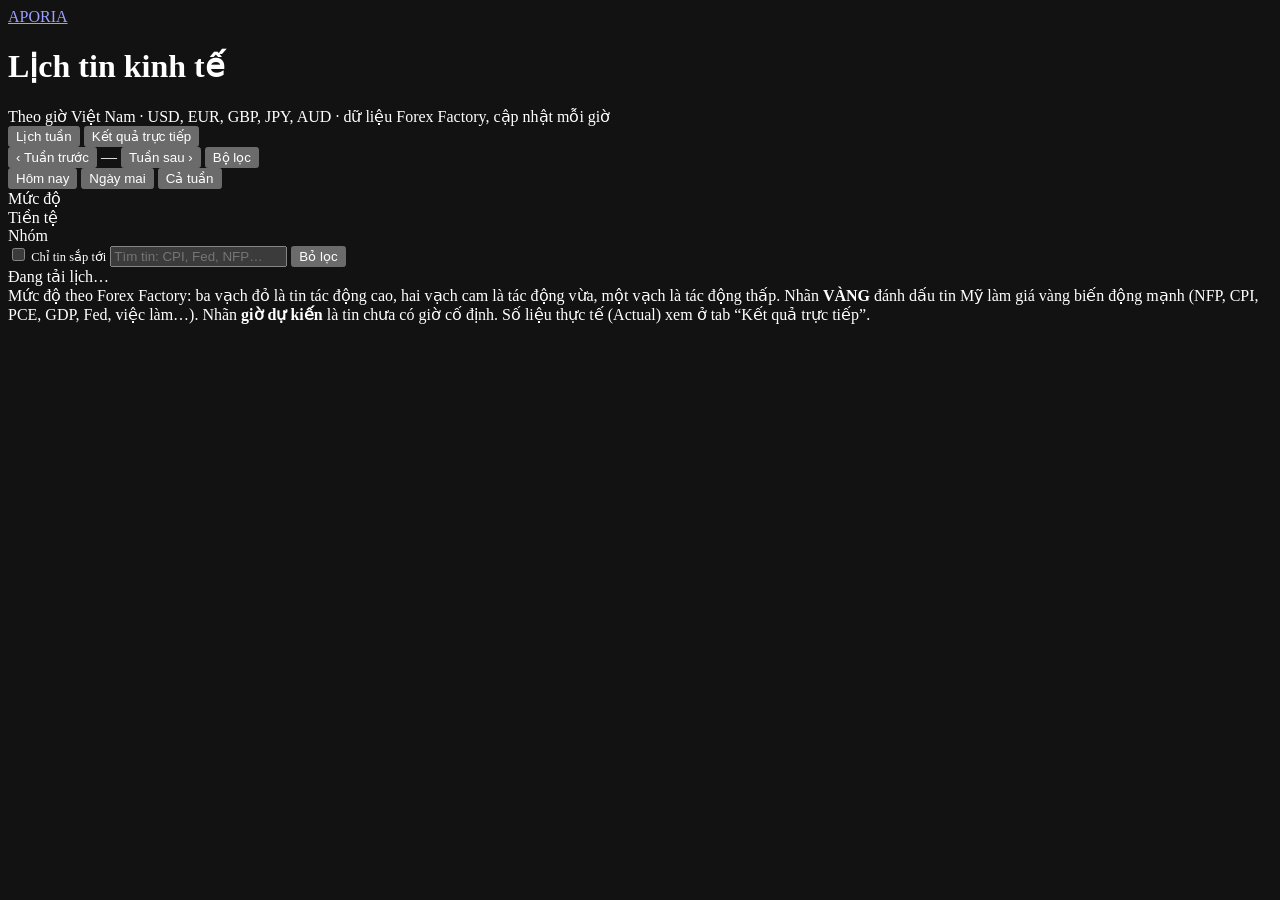
==== index.html @ 3424ebb1 "Thêm các trang Aporia" ====
<!doctype html>
<html lang="vi">
<head>
<meta charset="utf-8">
<meta name="viewport" content="width=device-width, initial-scale=1, viewport-fit=cover">
<title>Lịch tin kinh tế theo giờ Việt Nam · Aporia</title>
<meta name="description" content="Lịch tin kinh tế tuần theo giờ Việt Nam: tin đỏ, tin vàng, dự báo, kỳ trước, giải thích tiếng Việt cho từng tin.">
<meta name="theme-color" content="#090b0e">
<meta name="color-scheme" content="dark">
<meta property="og:title" content="Lịch tin kinh tế theo giờ Việt Nam · Aporia">
<meta property="og:description" content="Lịch tin kinh tế tuần theo giờ Việt Nam: tin đỏ, tin vàng, dự báo, kỳ trước, giải thích tiếng Việt cho từng tin.">
<meta property="og:type" content="website">
<meta name="apple-mobile-web-app-title" content="Aporia">
<meta name="apple-mobile-web-app-capable" content="yes">
<meta name="mobile-web-app-capable" content="yes">
<meta name="apple-mobile-web-app-status-bar-style" content="black-translucent">
<link rel="icon" href="icon.svg" type="image/svg+xml">
<link rel="icon" href="icon-192.png" type="image/png" sizes="192x192">
<link rel="apple-touch-icon" href="icon-180.png">
<link rel="manifest" href="manifest.webmanifest">
<link rel="preconnect" href="https://fonts.googleapis.com">
<link rel="preconnect" href="https://fonts.gstatic.com" crossorigin>
<link rel="stylesheet" href="https://fonts.googleapis.com/css2?family=IBM+Plex+Mono:wght@400;500;600&family=IBM+Plex+Sans:wght@400;500;600&display=swap">
<link rel="stylesheet" href="assets/app.css?v=202610261627">
</head>
<body data-page="lich">
<header class="top" id="top"><div class="tb"><a class="brand" href="./"><span class="wm">APORIA</span></a></div></header>
<div class="ticker" id="ticker"></div>
<main class="wrap">
  <div class="ptitle"><h1>Lịch tin kinh tế</h1><span class="sub">Theo giờ Việt Nam · USD, EUR, GBP, JPY, AUD · dữ liệu Forex Factory, cập nhật mỗi giờ</span></div>
  <section class="panel">
    <div class="tabs" role="tablist" aria-label="Chế độ xem lịch">
      <button type="button" role="tab" id="tabWeek" aria-selected="true" aria-controls="paneWeek">Lịch tuần</button>
      <button type="button" role="tab" id="tabLive" aria-selected="false" aria-controls="paneLive">Kết quả trực tiếp</button>
    </div>
    <div id="paneWeek" role="tabpanel" aria-labelledby="tabWeek">
      <div class="calbar">
        <button type="button" class="btn sm" id="wPrev" aria-label="Tuần trước">‹<span class="t"> Tuần trước</span></button>
        <span class="wk" id="wLab">—</span>
        <button type="button" class="btn sm" id="wNext" aria-label="Tuần sau"><span class="t">Tuần sau </span>›</button>
        <button type="button" class="btn sm ftog" id="fToggle" aria-expanded="false" aria-controls="filters">Bộ lọc</button>
        <span class="sp"></span>
        <div id="fScope" role="group" aria-label="Phạm vi ngày" style="display:flex;gap:4px">
          <button type="button" class="chip" data-v="today">Hôm nay</button>
          <button type="button" class="chip" data-v="tomorrow">Ngày mai</button>
          <button type="button" class="chip" data-v="week">Cả tuần</button>
        </div>
      </div>
      <div class="filters" id="filters">
        <div class="grp"><span class="lbl">Mức độ</span><span id="fImp" class="grp"></span></div>
        <div class="grp"><span class="lbl">Tiền tệ</span><span id="fCcy" class="grp"></span></div>
        <div class="grp"><span class="lbl">Nhóm</span><span id="fGrp" class="grp"></span></div>
        <label class="grp" style="font-size:12.5px;color:var(--dim);cursor:pointer"><input type="checkbox" id="fUp"> Chỉ tin sắp tới</label>
        <input type="search" id="fQ" placeholder="Tìm tin: CPI, Fed, NFP…" aria-label="Tìm tin">
        <button type="button" class="btn sm" id="fReset">Bỏ lọc</button>
      </div>
      <div class="srcline" id="srcLine"></div>
      <div class="ct" id="ct"><div class="empty">Đang tải lịch…</div></div>
      <div class="note">Mức độ theo Forex Factory: ba vạch đỏ là tin tác động cao, hai vạch cam là tác động vừa, một vạch là tác động thấp. Nhãn <b>VÀNG</b> đánh dấu tin Mỹ làm giá vàng biến động mạnh (NFP, CPI, PCE, GDP, Fed, việc làm…). Nhãn <b>giờ dự kiến</b> là tin chưa có giờ cố định. Số liệu thực tế (Actual) xem ở tab “Kết quả trực tiếp”.</div>
    </div>
    <div id="paneLive" role="tabpanel" aria-labelledby="tabLive" hidden>
      <div class="note" style="padding-bottom:0">Số liệu thực tế cập nhật ngay khi công bố, theo dữ liệu của TradingView: tin tác động vừa và cao của Mỹ, khối euro, Anh, Nhật, Úc.</div>
      <div class="tvbox" id="tvCal" style="height:min(78vh,720px)"></div>
    </div>
  </section>
</main>
<footer class="foot" id="foot"></footer>
<noscript><div class="wrap"><div class="warnbox">Trang cần bật JavaScript để hiển thị lịch tin, đồng hồ và giá.</div></div></noscript>
<script src="assets/core.js?v=202610261627"></script>
<script src="assets/calendar.js?v=202610261627"></script>
</body>
</html>
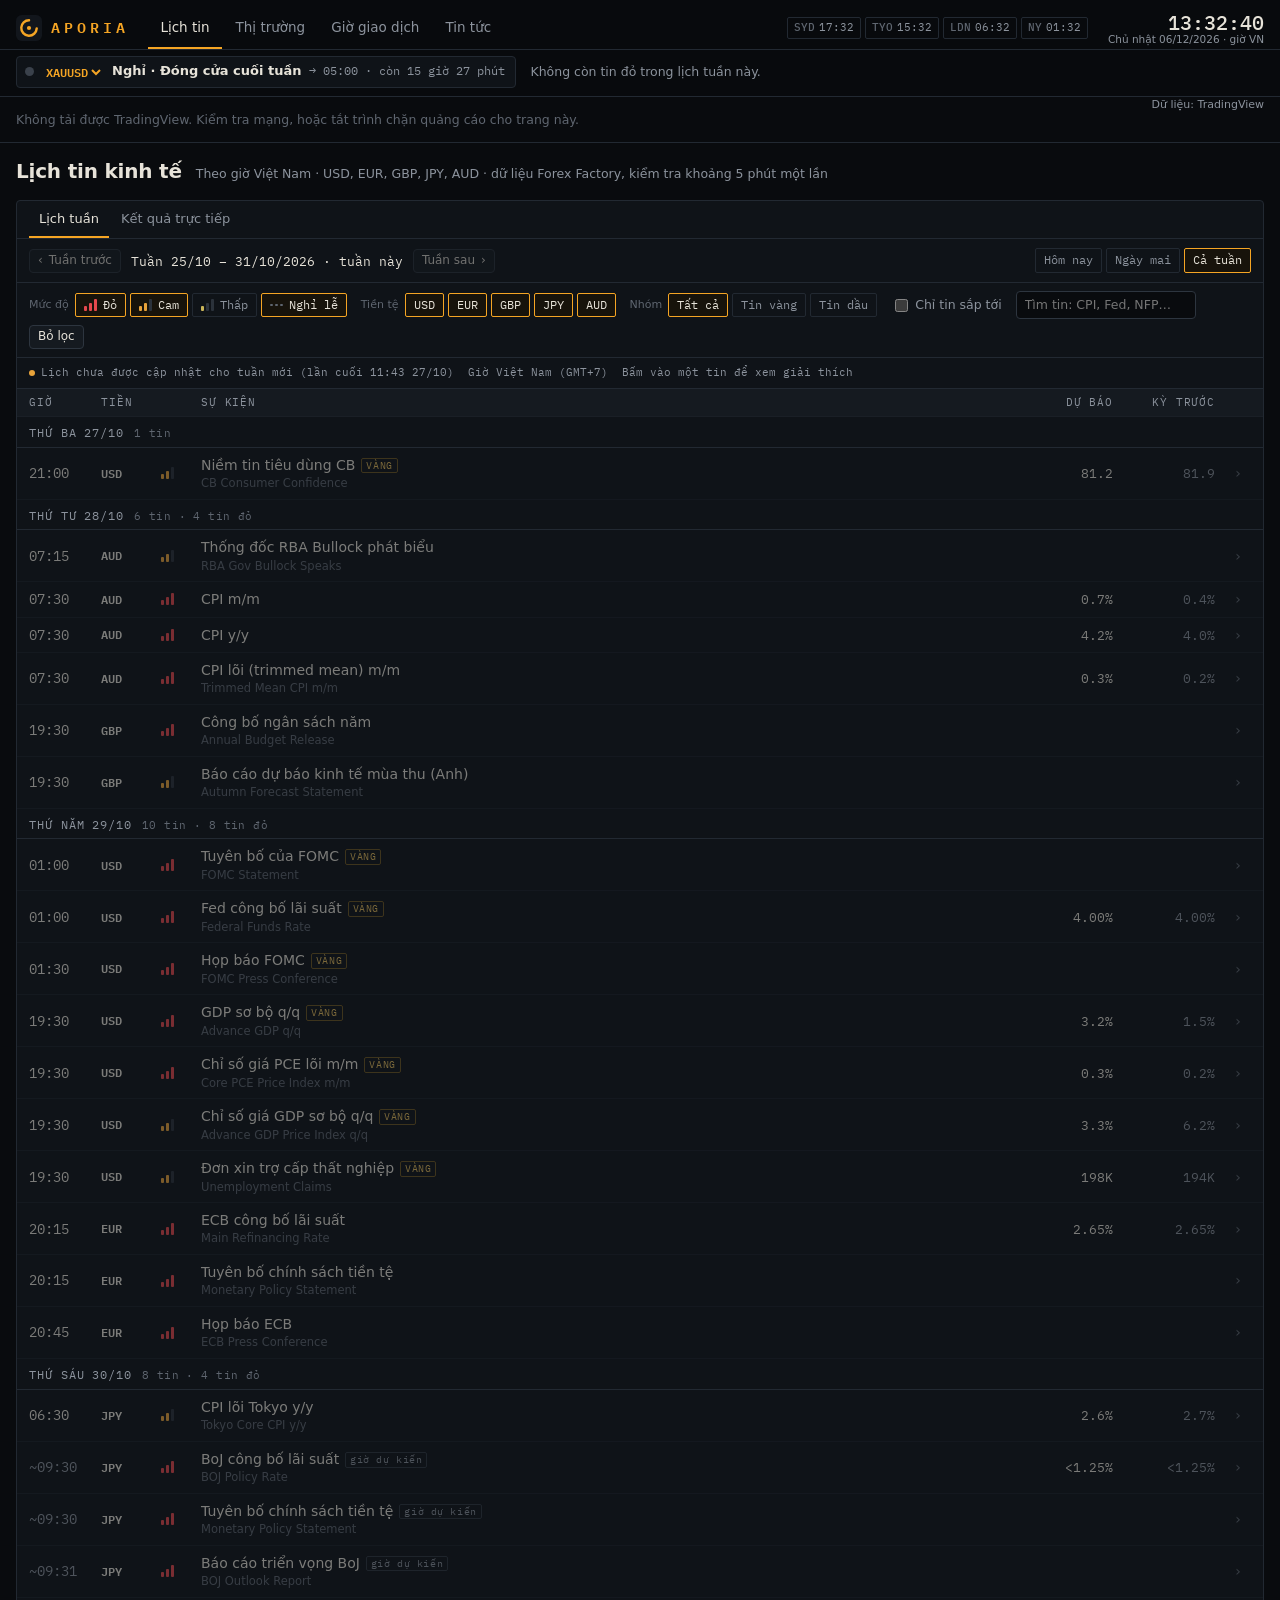
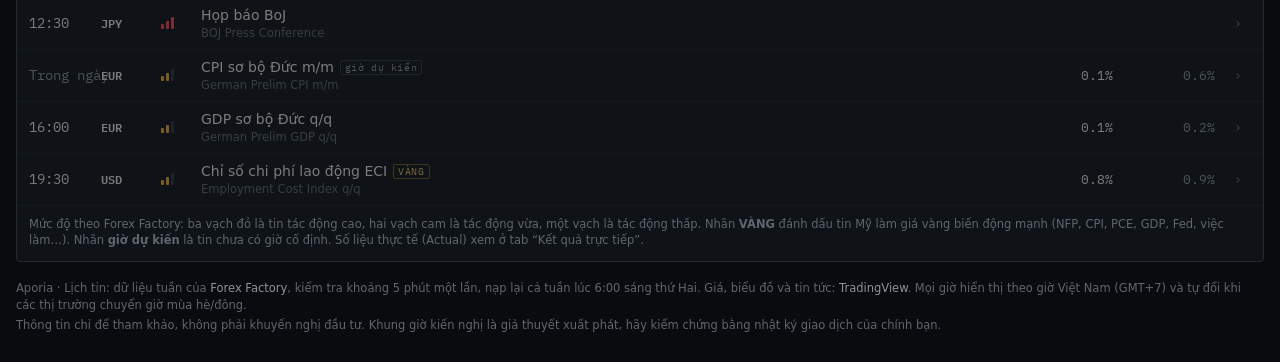
==== commit 33248138: "Trang: chữ về nhịp cập nhật mới, bảng giá cao hơn, ép tải lại CSS/JS" ====
--- a/index.html
+++ b/index.html
@@ -21,13 +21,13 @@
 <link rel="preconnect" href="https://fonts.googleapis.com">
 <link rel="preconnect" href="https://fonts.gstatic.com" crossorigin>
 <link rel="stylesheet" href="https://fonts.googleapis.com/css2?family=IBM+Plex+Mono:wght@400;500;600&family=IBM+Plex+Sans:wght@400;500;600&display=swap">
-<link rel="stylesheet" href="assets/app.css?v=202610261627">
+<link rel="stylesheet" href="assets/app.css?v=202610271900">
 </head>
 <body data-page="lich">
 <header class="top" id="top"><div class="tb"><a class="brand" href="./"><span class="wm">APORIA</span></a></div></header>
 <div class="ticker" id="ticker"></div>
 <main class="wrap">
-  <div class="ptitle"><h1>Lịch tin kinh tế</h1><span class="sub">Theo giờ Việt Nam · USD, EUR, GBP, JPY, AUD · dữ liệu Forex Factory, cập nhật mỗi giờ</span></div>
+  <div class="ptitle"><h1>Lịch tin kinh tế</h1><span class="sub">Theo giờ Việt Nam · USD, EUR, GBP, JPY, AUD · dữ liệu Forex Factory, kiểm tra khoảng 5 phút một lần</span></div>
   <section class="panel">
     <div class="tabs" role="tablist" aria-label="Chế độ xem lịch">
       <button type="button" role="tab" id="tabWeek" aria-selected="true" aria-controls="paneWeek">Lịch tuần</button>
@@ -66,7 +66,7 @@
 </main>
 <footer class="foot" id="foot"></footer>
 <noscript><div class="wrap"><div class="warnbox">Trang cần bật JavaScript để hiển thị lịch tin, đồng hồ và giá.</div></div></noscript>
-<script src="assets/core.js?v=202610261627"></script>
-<script src="assets/calendar.js?v=202610261627"></script>
+<script src="assets/core.js?v=202610271900"></script>
+<script src="assets/calendar.js?v=202610271900"></script>
 </body>
 </html>
--- a/assets/app.css
+++ b/assets/app.css
@@ -0,0 +1,312 @@
+/* Aporia — public site. Dark trading-terminal look shared by every page:
+   header (brand, menu, clocks, status) → live ticker → page content → footer. */
+:root{
+  color-scheme: dark;
+  --ink:#090b0e; --panel:#0f1318; --panel-2:#151a20; --panel-3:#1b2129;
+  --rule:#222932; --rule-2:#2d353f; --grid:#1d232b; --row:#171c22;
+  --text:#e7e3d9; --dim:#8c939d; --faint:#5f6670;
+  --amber:#f5a524; --amber-ink:#1a1206;
+  --up:#3fcf8e; --down:#ff5c63;
+  --go:#2fbf7a; --warn:#e8a33a; --stop:#e5484d; --off:#3a414b;
+  --best:#1f7a4d; --good:#174532; --lim:#30261a; --avoid:#8a262c;
+  --hi:#e5484d; --med:#e8a33a; --low:#c9b458; --hol:#5f6670;
+  --link:#7fb4ff;
+  --mono:"IBM Plex Mono", ui-monospace, SFMono-Regular, Menlo, Consolas, monospace;
+  --sans:"IBM Plex Sans", system-ui, -apple-system, "Segoe UI", Roboto, sans-serif;
+  --r:4px;
+  --gl:max(16px, env(safe-area-inset-left, 0px));
+  --gr:max(16px, env(safe-area-inset-right, 0px));
+  --hdr:0px;
+}
+*{box-sizing:border-box}
+html{background:var(--ink);-webkit-text-size-adjust:100%;scroll-padding-top:calc(var(--hdr) + 12px)}
+body{margin:0;background:var(--ink);color:var(--text);font:14px/1.45 var(--sans);padding-bottom:max(28px, env(safe-area-inset-bottom, 0px))}
+[hidden]{display:none!important}
+a{color:var(--link);text-decoration:none}
+a:hover{text-decoration:underline}
+button,select,input,textarea{font:inherit;color:inherit}
+:focus-visible{outline:2px solid var(--amber);outline-offset:2px}
+.mono{font-family:var(--mono);font-variant-numeric:tabular-nums}
+.sr{position:absolute;width:1px;height:1px;overflow:hidden;clip:rect(0 0 0 0);white-space:nowrap}
+
+/* ---------- header ---------- */
+.top{position:sticky;top:0;z-index:30;background:rgba(9,11,14,.97);-webkit-backdrop-filter:blur(8px);backdrop-filter:blur(8px);border-bottom:1px solid var(--rule);padding-top:env(safe-area-inset-top, 0px)}
+.tb{max-width:1480px;margin:0 auto;padding:8px var(--gr) 0 var(--gl);display:flex;align-items:center;gap:8px 20px;flex-wrap:wrap}
+.brand{display:flex;align-items:center;gap:9px;color:var(--text)}
+.brand:hover{text-decoration:none}
+.brand svg{width:26px;height:26px;flex:none}
+.brand .wm{font-family:var(--mono);font-weight:600;letter-spacing:.26em;font-size:15px;color:var(--amber)}
+.nav{display:flex;gap:2px;align-self:stretch;flex-wrap:nowrap;overflow-x:auto;scrollbar-width:none}
+.nav::-webkit-scrollbar{display:none}
+.nav a{display:flex;align-items:center;padding:10px 12px 9px;color:var(--dim);font-size:13.5px;font-weight:500;border-bottom:2px solid transparent;white-space:nowrap}
+.nav a:hover{color:var(--text);text-decoration:none}
+.nav a[aria-current="page"]{color:var(--text);border-bottom-color:var(--amber)}
+.spacer{flex:1}
+.clocks{display:flex;gap:4px;align-items:center;flex-wrap:wrap}
+.wc{font-family:var(--mono);font-size:11px;color:var(--dim);padding:2px 6px;border:1px solid var(--rule);border-radius:2px;white-space:nowrap;font-variant-numeric:tabular-nums}
+.wc b{font-weight:500;color:var(--faint);margin-right:4px}
+.wc.on{color:var(--text);border-color:#6b4d14}
+.wc.on b{color:var(--amber)}
+.clock{display:grid;line-height:1.1;text-align:right}
+.clock .t{font-family:var(--mono);font-size:20px;font-weight:500;font-variant-numeric:tabular-nums}
+.clock .d{font-size:10.5px;color:var(--dim)}
+.sb2{max-width:1480px;margin:0 auto;padding:6px var(--gr) 8px var(--gl);display:flex;align-items:center;gap:6px 14px;flex-wrap:wrap;border-top:1px solid var(--rule)}
+.status{display:flex;align-items:center;gap:8px;padding:2px 10px 2px 8px;border:1px solid var(--rule);border-radius:var(--r);background:var(--panel);min-width:0;max-width:100%}
+.dot{width:9px;height:9px;border-radius:50%;flex:none;background:var(--off)}
+.k-go .dot,.dot.k-go{background:var(--go)}
+.k-warn .dot,.dot.k-warn{background:var(--warn)}
+.k-stop .dot,.dot.k-stop{background:var(--stop)}
+.k-off .dot,.dot.k-off{background:var(--off)}
+.sel{background:transparent;border:0;font-family:var(--mono);font-size:12px;font-weight:600;color:var(--amber);padding:2px 0;cursor:pointer}
+.sel option{background:var(--panel);color:var(--text)}
+.status .lab{font-weight:600;font-size:13px;white-space:nowrap;overflow:hidden;text-overflow:ellipsis;min-width:0}
+.status .cd{color:var(--dim);font-family:var(--mono);font-size:11.5px;white-space:nowrap}
+.nxt{font-size:12.5px;color:var(--dim);display:flex;gap:6px;align-items:center;min-width:0}
+.nxt b{color:var(--text);font-weight:500}
+.nxt .ib{flex:none}
+.nxt .ttl{white-space:nowrap;overflow:hidden;text-overflow:ellipsis;min-width:0}
+@media (max-width: 860px){
+  .top{position:static}
+  .clocks{display:none}
+  .clock .t{font-size:17px}
+  .nav{order:5;width:100%;margin:0 calc(-1 * var(--gl)) 0;padding:0 var(--gl)}
+  .status{width:100%;flex-wrap:wrap;row-gap:2px}
+  .status .lab{white-space:normal}
+  .nxt{width:100%}
+}
+
+/* ---------- live ticker ---------- */
+.ticker{position:relative;border-bottom:1px solid var(--rule);min-height:46px;background:var(--ink)}
+.ticker > .tv-ph{padding:14px var(--gr) 0 var(--gl)}
+.ticker > .tv-ph.err{color:var(--faint)}
+.ticker .tradingview-widget-copyright{padding:0 var(--gr) 4px var(--gl);text-align:right}
+
+/* ---------- page ---------- */
+.wrap{max-width:1480px;margin:0 auto;padding:14px var(--gr) 0 var(--gl);display:grid;gap:14px}
+.ptitle{display:flex;align-items:baseline;gap:8px 14px;flex-wrap:wrap}
+.ptitle h1{margin:0;font-size:20px;font-weight:600;letter-spacing:-.01em}
+.ptitle .sub{color:var(--dim);font-size:12.5px}
+.panel{background:var(--panel);border:1px solid var(--rule);border-radius:var(--r);min-width:0}
+.ph{display:flex;align-items:center;gap:8px 12px;flex-wrap:wrap;padding:9px 12px;border-bottom:1px solid var(--rule)}
+.ph h2{margin:0;font-family:var(--mono);font-size:12px;font-weight:600;letter-spacing:.14em;text-transform:uppercase;color:var(--amber)}
+.ph .sub{color:var(--dim);font-size:12px}
+.ph .right{margin-left:auto;display:flex;gap:6px;align-items:center;flex-wrap:wrap}
+.pb{padding:12px}
+.btn{background:var(--panel-2);border:1px solid var(--rule-2);border-radius:var(--r);padding:5px 11px;cursor:pointer;font-size:13px;line-height:1.3;white-space:nowrap;display:inline-flex;align-items:center;gap:6px;color:var(--text)}
+.btn:hover{border-color:var(--amber)}
+.btn[disabled]{opacity:.45;cursor:default;border-color:var(--rule-2)}
+.btn.sm{padding:3px 8px;font-size:12px}
+.btn[aria-pressed="true"],.btn.on{border-color:var(--amber);color:var(--amber)}
+.chip{font-family:var(--mono);font-size:11.5px;padding:3px 8px;border:1px solid var(--rule);border-radius:2px;background:transparent;cursor:pointer;color:var(--dim);display:inline-flex;align-items:center;gap:6px}
+.chip:hover{border-color:var(--rule-2);color:var(--text)}
+.chip[aria-pressed="true"]{border-color:var(--amber);color:var(--text);background:#17130b}
+.chip .sw{width:8px;height:8px;border-radius:2px;display:inline-block}
+.tabs{display:flex;gap:2px;border-bottom:1px solid var(--rule);padding:0 12px;overflow-x:auto;scrollbar-width:none}
+.tabs button{background:none;border:0;border-bottom:2px solid transparent;padding:9px 10px 8px;color:var(--dim);cursor:pointer;font-size:13px;white-space:nowrap}
+.tabs button[aria-selected="true"]{color:var(--text);border-bottom-color:var(--amber)}
+.note{color:var(--faint);font-size:11.5px;padding:10px 12px 12px}
+.empty{padding:22px 12px;color:var(--dim)}
+.warnbox{border:1px solid #6b4d14;background:#1d170c;padding:9px 12px;border-radius:var(--r);font-size:13px}
+.warnbox b{color:var(--amber);font-weight:600}
+
+/* ---------- impact bars (1–3 bars, colour by level) ---------- */
+.ib{display:inline-flex;align-items:flex-end;gap:2px;height:12px;vertical-align:-1px}
+.ib i{display:block;width:3px;border-radius:1px;background:#2b323b}
+.ib i:nth-child(1){height:5px} .ib i:nth-child(2){height:8px} .ib i:nth-child(3){height:12px}
+.ib.high i{background:var(--hi)}
+.ib.medium i:nth-child(-n+2){background:var(--med)}
+.ib.low i:nth-child(1){background:var(--low)}
+.ib.holiday i{background:var(--hol);height:2px!important;align-self:center}
+
+/* ---------- calendar (Forex Factory style weekly table) ---------- */
+.calbar{display:flex;gap:8px 10px;align-items:center;flex-wrap:wrap;padding:9px 12px;border-bottom:1px solid var(--rule)}
+.calbar .wk{font-family:var(--mono);font-size:12.5px;min-width:15ch;text-align:center}
+.calbar .sp{flex:1}
+.ftog{display:none}
+.calbar select{background:var(--ink);border:1px solid var(--rule-2);border-radius:var(--r);padding:3px 6px;font-size:12.5px}
+.filters{display:flex;gap:6px 14px;flex-wrap:wrap;align-items:center;padding:8px 12px;border-bottom:1px solid var(--rule)}
+.filters .grp{display:flex;gap:4px;align-items:center;flex-wrap:wrap}
+.filters .lbl{font-size:11px;color:var(--faint);margin-right:2px}
+.filters input[type=search]{background:var(--ink);border:1px solid var(--rule-2);border-radius:var(--r);padding:4px 8px;font-size:12.5px;width:180px;max-width:100%}
+.srcline{display:flex;gap:6px 14px;flex-wrap:wrap;padding:7px 12px;border-bottom:1px solid var(--rule);font-family:var(--mono);font-size:11px;color:var(--dim)}
+.srcline .st{display:inline-flex;align-items:center;gap:6px}
+.srcline .st i{width:6px;height:6px;border-radius:50%;background:var(--off)}
+.srcline .st i.ok{background:var(--go)} .srcline .st i.warn{background:var(--warn)} .srcline .st i.err{background:var(--stop)}
+.ct{min-width:0}
+.cr{display:grid;grid-template-columns:62px 50px 30px minmax(0,1fr) 92px 92px 26px;gap:10px;align-items:center;padding:7px 12px;border-bottom:1px solid #1a1f26;cursor:pointer}
+.cr:hover{background:var(--row)}
+.ch{position:sticky;top:var(--hdr);z-index:5;background:var(--panel-2);cursor:default;padding:6px 12px;font-family:var(--mono);font-size:10.5px;letter-spacing:.08em;text-transform:uppercase;color:var(--dim)}
+.ch:hover{background:var(--panel-2)}
+.ch .r,.cr .r{text-align:right}
+.cday{padding:8px 12px 5px;font-family:var(--mono);font-size:11.5px;letter-spacing:.08em;text-transform:uppercase;color:var(--dim);border-bottom:1px solid var(--rule);background:var(--panel);display:flex;gap:10px;align-items:baseline}
+.cday.today{color:var(--amber)}
+.cday .cnt{font-size:10.5px;color:var(--faint);letter-spacing:.04em;text-transform:none}
+.cr .tm{font-family:var(--mono);font-variant-numeric:tabular-nums;white-space:nowrap}
+.cr .tm.tent{color:var(--dim)}
+.cr .ccy{font-family:var(--mono);font-size:11.5px;font-weight:600}
+.cr .ev{min-width:0}
+.cr .ev b{font-weight:500}
+.cr .ev .og{display:block;color:var(--faint);font-size:11.5px;white-space:nowrap;overflow:hidden;text-overflow:ellipsis}
+.cr .num{font-family:var(--mono);font-size:12.5px;text-align:right;color:var(--text);font-variant-numeric:tabular-nums;white-space:nowrap}
+.cr .num.pv{color:var(--dim)}
+.cr .num .k{display:none}
+.cr .chev{color:var(--faint);text-align:center;transition:transform .15s}
+.cr[aria-expanded="true"] .chev{transform:rotate(90deg);color:var(--amber)}
+.cr .left{display:block;font-family:var(--mono);font-size:10.5px;color:var(--faint);white-space:nowrap}
+.cr .left .sh{display:none}
+.cr.past{opacity:.5}
+.cr.past:hover{opacity:.85}
+.cr.zone{background:#2a1215}
+.cr.zone .left{color:var(--stop);font-weight:600}
+.cr.hol{opacity:.7}
+.bdg{display:inline-block;font-family:var(--mono);font-size:9.5px;letter-spacing:.06em;padding:0 4px;border-radius:2px;margin-left:6px;vertical-align:1px;border:1px solid;white-space:nowrap}
+.bdg.au{color:#e6bd5c;border-color:#6b5520}
+.bdg.oil{color:#9fb4c8;border-color:#3a4a5a}
+.bdg.tent{color:var(--dim);border-color:var(--rule-2)}
+.nowline{display:flex;align-items:center;gap:8px;padding:5px 12px;border-bottom:1px solid #6b4d14;background:#1a140a;font-family:var(--mono);font-size:11.5px;color:var(--amber)}
+.nowline::before{content:"";width:8px;height:8px;border-radius:50%;background:var(--amber);box-shadow:0 0 0 3px rgba(245,165,36,.18)}
+.det{padding:12px 14px 14px 74px;border-bottom:1px solid var(--rule);background:#0c1014;display:grid;gap:10px;grid-template-columns:repeat(auto-fit,minmax(240px,1fr))}
+.det h4{margin:0 0 3px;font-family:var(--mono);font-size:10.5px;letter-spacing:.1em;text-transform:uppercase;color:var(--faint);font-weight:500}
+.det p{margin:0;font-size:13px;line-height:1.5}
+.det .eff{color:var(--amber)}
+.det .meta{grid-column:1 / -1;display:flex;gap:6px 16px;flex-wrap:wrap;font-family:var(--mono);font-size:11px;color:var(--dim);border-top:1px solid var(--rule);padding-top:8px}
+@media (max-width: 760px){
+  .calbar .wk{flex:1;min-width:0}
+  .calbar .t{display:none}
+  .calbar .sp{display:none}
+  .ftog{display:inline-flex}
+  .filters{display:none}
+  .filters.open{display:flex}
+  .cr .left .lg{display:none}
+  .cr .left .sh{display:inline}
+  .cr{grid-template-columns:54px 32px 22px minmax(0,1fr) 14px;gap:6px 8px;padding:8px 10px}
+  .ch{display:none}
+  .cr .num{grid-column:4;text-align:left;font-size:11.5px;color:var(--dim)}
+  .cr .num:empty{display:none}
+  .cr .num .k{display:inline;color:var(--faint);margin-right:4px}
+  .cr .chev{grid-column:5;grid-row:1}
+  .det{padding:10px 12px 12px}
+  .filters input[type=search]{width:100%}
+}
+
+/* ---------- trading-hours map ---------- */
+.nowgrid{display:grid;grid-template-columns:minmax(0,1.15fr) minmax(0,1fr);gap:14px;padding:12px;border-bottom:1px solid var(--rule)}
+@media (max-width: 760px){.nowgrid{grid-template-columns:minmax(0,1fr)}}
+.now{display:grid;gap:4px;align-content:start}
+.now .lab{display:flex;align-items:center;gap:8px;font-size:17px;font-weight:600}
+.now .nx{color:var(--dim);font-size:12.5px}
+.tags{display:flex;flex-wrap:wrap;gap:6px;margin-bottom:8px}
+.tag{font-family:var(--mono);font-size:11px;padding:2px 7px;border:1px solid var(--rule);border-radius:2px;color:var(--faint)}
+.tag.on{color:var(--amber);border-color:#8a6418}
+.dst{color:var(--dim);font-size:12px;line-height:1.55}
+.dst b{color:var(--text);font-weight:500}
+.dst .chg{color:var(--warn)}
+.daynav{display:flex;gap:6px;align-items:center;flex-wrap:wrap}
+.daynav .dl{font-family:var(--mono);font-size:12px;min-width:12ch;text-align:center}
+.mapwrap{position:relative}
+.map{--labw:168px;padding:10px 12px 6px;display:grid;gap:5px}
+@media (max-width: 640px){.map{--labw:64px}}
+.mrow{display:grid;grid-template-columns:var(--labw) minmax(0,1fr);gap:10px;align-items:center}
+.mlab{min-width:0;display:grid;line-height:1.2}
+.mlab b{font-family:var(--mono);font-size:12px;font-weight:600;white-space:nowrap;overflow:hidden;text-overflow:ellipsis}
+.mlab small{font-size:10.5px;color:var(--faint);white-space:nowrap;overflow:hidden;text-overflow:ellipsis}
+.mlab small.best{color:#6fdca6}
+@media (max-width: 640px){.mlab small{display:none}.mlab b{font-size:11px}}
+.mgrp{font-family:var(--mono);font-size:10.5px;letter-spacing:.12em;color:var(--dim);text-transform:uppercase;padding-top:8px}
+.mbed{position:relative;height:22px;background-color:var(--panel-2);border-radius:2px;overflow:hidden;
+  background-image:repeating-linear-gradient(to right, transparent 0, transparent calc(12.5% - 1px), var(--grid) calc(12.5% - 1px), var(--grid) 12.5%)}
+.mbed.slim{height:16px}
+.sg{position:absolute;top:0;bottom:0;display:flex;align-items:center;justify-content:center;overflow:hidden;font-size:10.5px;font-family:var(--mono);white-space:nowrap;color:var(--text)}
+.sg.l-best{background:var(--best)}
+.sg.l-good{background:var(--good)}
+.sg.l-warn{background:var(--lim);color:var(--dim)}
+.sg.l-stop{background:var(--avoid)}
+.sg.l-off{background:repeating-linear-gradient(45deg,#16191e 0 4px,#232930 4px 8px);color:var(--faint)}
+.sg.l-ev{background:repeating-linear-gradient(45deg,#d1323b 0 3px,#821d23 3px 6px)}
+.sg.sess{background:#29323d;box-shadow:inset 0 0 0 1px #3a4655;color:var(--dim)}
+.sg.sess.live{background:#4a3710;box-shadow:inset 0 0 0 1px var(--amber);color:var(--text)}
+.sg.ol{background:#2c2a25;color:var(--dim)}
+.sg.ol.main{background:#5a4210;box-shadow:inset 0 0 0 1px #8a6418;color:var(--text)}
+.sg.evm{background:#7a5a17}
+.sg.ov{z-index:1}
+.sgt{position:absolute;top:0;bottom:0;display:flex;align-items:center;justify-content:center;overflow:hidden;font-family:var(--mono);font-size:10.5px;white-space:nowrap;color:var(--text);pointer-events:none;z-index:3;text-shadow:0 0 3px rgba(0,0,0,.9),0 0 1px rgba(0,0,0,.9)}
+.mk{position:absolute;top:0;width:9px;height:100%;transform:translateX(-4px);z-index:2;
+  background:linear-gradient(to right, transparent 3.5px, rgba(220,226,234,.8) 3.5px, rgba(220,226,234,.8) 5.5px, transparent 5.5px) 0 0/100% 7px no-repeat}
+.nl{position:absolute;top:0;bottom:0;width:2px;background:var(--amber);box-shadow:0 0 0 1px var(--ink);transform:translateX(-1px);z-index:4;pointer-events:none}
+.ld{display:inline-block;width:7px;height:7px;border-radius:50%;margin-right:5px;vertical-align:1px;background:#a8792a}
+.ld.best{background:#3fcf8e} .ld.good{background:#2a8a5c} .ld.stop,.ld.ev{background:var(--stop)} .ld.off{background:var(--off)}
+.axis{position:relative;height:22px}
+.axis span{position:absolute;top:6px;transform:translateX(-50%);font-family:var(--mono);font-size:10px;color:var(--faint)}
+.axis span.a0{transform:none} .axis span.a24{transform:translateX(-100%)}
+@media (max-width: 640px){.axis .t3{display:none}}
+.xh{position:absolute;width:1px;background:rgba(231,227,217,.55);pointer-events:none;z-index:6}
+.xr{position:absolute;top:4px;transform:translateX(-50%);background:var(--panel-3);border:1px solid var(--rule-2);border-radius:3px;padding:2px 8px;font-family:var(--mono);font-size:11px;white-space:nowrap;pointer-events:none;z-index:7;box-shadow:0 4px 14px rgba(0,0,0,.45)}
+.xr small{color:var(--dim);font-size:11px}
+.legend{display:flex;flex-wrap:wrap;gap:6px 14px;padding:6px 12px 12px;color:var(--dim);font-size:11.5px}
+.legend i{display:inline-block;width:12px;height:10px;border-radius:2px;margin-right:5px;vertical-align:-1px}
+
+/* ---------- trading-hours advice table ---------- */
+.kn-intro{padding:10px 12px 0;color:var(--dim);font-size:12.5px;max-width:110ch;margin:0}
+.common{margin:10px 12px 4px;border:1px solid #4a2124;background:#170d0f;border-radius:var(--r);padding:10px 12px}
+.common h3{margin:0 0 8px;font-family:var(--mono);font-size:11px;letter-spacing:.1em;text-transform:uppercase;color:#ff8a8f;font-weight:500}
+.common ul{list-style:none;margin:0;padding:0;display:grid;grid-template-columns:repeat(auto-fill,minmax(280px,1fr));gap:8px 18px}
+.common .tm{font-family:var(--mono);font-weight:500;color:#ff8a8f;margin-right:6px;white-space:nowrap}
+.common .tm.off{color:var(--dim)}
+.common .ds{display:block;color:var(--dim);font-size:12px;margin-top:2px}
+.rt-wrap{overflow-x:auto}
+table.rt{width:100%;min-width:1080px;border-collapse:collapse;font-size:13px;table-layout:fixed}
+.rt col.c0{width:96px} .rt col.c1{width:21%} .rt col.c2{width:20%} .rt col.c3{width:19%} .rt col.c4{width:19%}
+.rt th{font-family:var(--mono);font-size:10.5px;letter-spacing:.08em;text-transform:uppercase;color:var(--dim);text-align:left;font-weight:500;padding:10px;border-bottom:1px solid var(--rule);white-space:nowrap}
+.rt td{padding:10px;border-bottom:1px solid #1a1f26;vertical-align:top}
+.rt tr:last-child td{border-bottom:0}
+.rt td.code b{display:block;font-family:var(--mono);font-weight:600;color:var(--amber);white-space:nowrap}
+.rt td.code small{color:var(--faint)}
+.rt ul{list-style:none;margin:0;padding:0;display:grid;gap:8px}
+.rt li{line-height:1.35}
+.rt .tm{font-family:var(--mono);white-space:nowrap;font-weight:500}
+.rt .tm.best{color:#6fdca6} .rt .tm.good{color:#a7d7bb} .rt .tm.stop,.rt .tm.ev{color:#ff8a8f} .rt .tm.off{color:var(--dim)} .rt .tm.tick{color:var(--text)}
+.rt .nm{margin-left:6px}
+.rt .ds{display:block;color:var(--dim);font-size:12px;margin-top:2px}
+.rt .drv{font-size:12.5px}
+.rt .tip{display:block;color:var(--dim);font-size:12px;margin-top:6px}
+.rt .none{color:var(--faint)}
+@media (max-width: 760px){
+  table.rt{min-width:0}
+  .rt thead{display:none}
+  .rt tbody,.rt tr,.rt td{display:block;width:100%}
+  .rt tr{border-bottom:1px solid var(--rule);padding:8px 0}
+  .rt td{border:0;padding:5px 12px}
+  .rt td[data-l]::before{content:attr(data-l);display:block;font-family:var(--mono);font-size:10px;letter-spacing:.08em;text-transform:uppercase;color:var(--faint);margin-bottom:3px}
+}
+
+/* ---------- market & news (TradingView embeds) ---------- */
+.syms{display:flex;gap:4px;flex-wrap:wrap;padding:9px 12px;border-bottom:1px solid var(--rule)}
+.chartbox{height:min(72vh, 640px);min-height:380px}
+.mkgrid{display:grid;gap:14px;grid-template-columns:minmax(0,1.3fr) minmax(0,1fr);align-items:start}
+@media (max-width: 1000px){.mkgrid{grid-template-columns:minmax(0,1fr)}}
+.newsgrid{display:grid;gap:14px;grid-template-columns:repeat(3,minmax(0,1fr));align-items:start}
+@media (max-width: 1100px){.newsgrid{grid-template-columns:minmax(0,1fr)}}
+.tvbox{position:relative;min-height:120px}
+.tv-ph{color:var(--faint);font-size:12.5px;padding:16px 12px}
+.tvbox > .tv-ph,.ticker > .tv-ph{position:absolute;top:0;left:0;right:0;z-index:1;pointer-events:none}
+.tv-ph.err{color:var(--warn)}
+.tradingview-widget-copyright{font-size:11px;padding:4px 12px 8px;color:var(--faint)}
+.tradingview-widget-copyright a{color:var(--dim)}
+/* TradingView pages use the light color-scheme; matching it keeps the isTransparent widgets see-through instead of white. */
+.tradingview-widget-container iframe{color-scheme:light}
+.uplist{list-style:none;margin:0;padding:0}
+.uplist li{display:grid;grid-template-columns:52px 24px 36px minmax(0,1fr);gap:8px;align-items:center;padding:7px 12px;border-bottom:1px solid #1a1f26}
+.uplist li:last-child{border-bottom:0}
+.uplist .tm{font-family:var(--mono)}
+.uplist .ccy{font-family:var(--mono);font-size:11.5px;font-weight:600}
+.uplist .left{display:block;font-family:var(--mono);font-size:10.5px;color:var(--faint)}
+.src{display:grid;grid-template-columns:repeat(auto-fill,minmax(210px,1fr));gap:14px 18px}
+.src h3{margin:0 0 6px;font-family:var(--mono);font-size:11px;letter-spacing:.12em;text-transform:uppercase;color:var(--dim);font-weight:500}
+.src ul{list-style:none;margin:0;padding:0;display:grid;gap:5px}
+.src li{display:flex;justify-content:space-between;gap:8px;align-items:baseline}
+.src li span{color:var(--faint);font-size:11.5px;text-align:right}
+
+/* ---------- footer ---------- */
+.foot{max-width:1480px;margin:0 auto;padding:18px var(--gr) 0 var(--gl);color:var(--faint);font-size:11.5px;display:grid;gap:4px}
+.foot a{color:var(--dim)}
+@media (prefers-reduced-motion: reduce){*{transition:none!important;scroll-behavior:auto!important}}
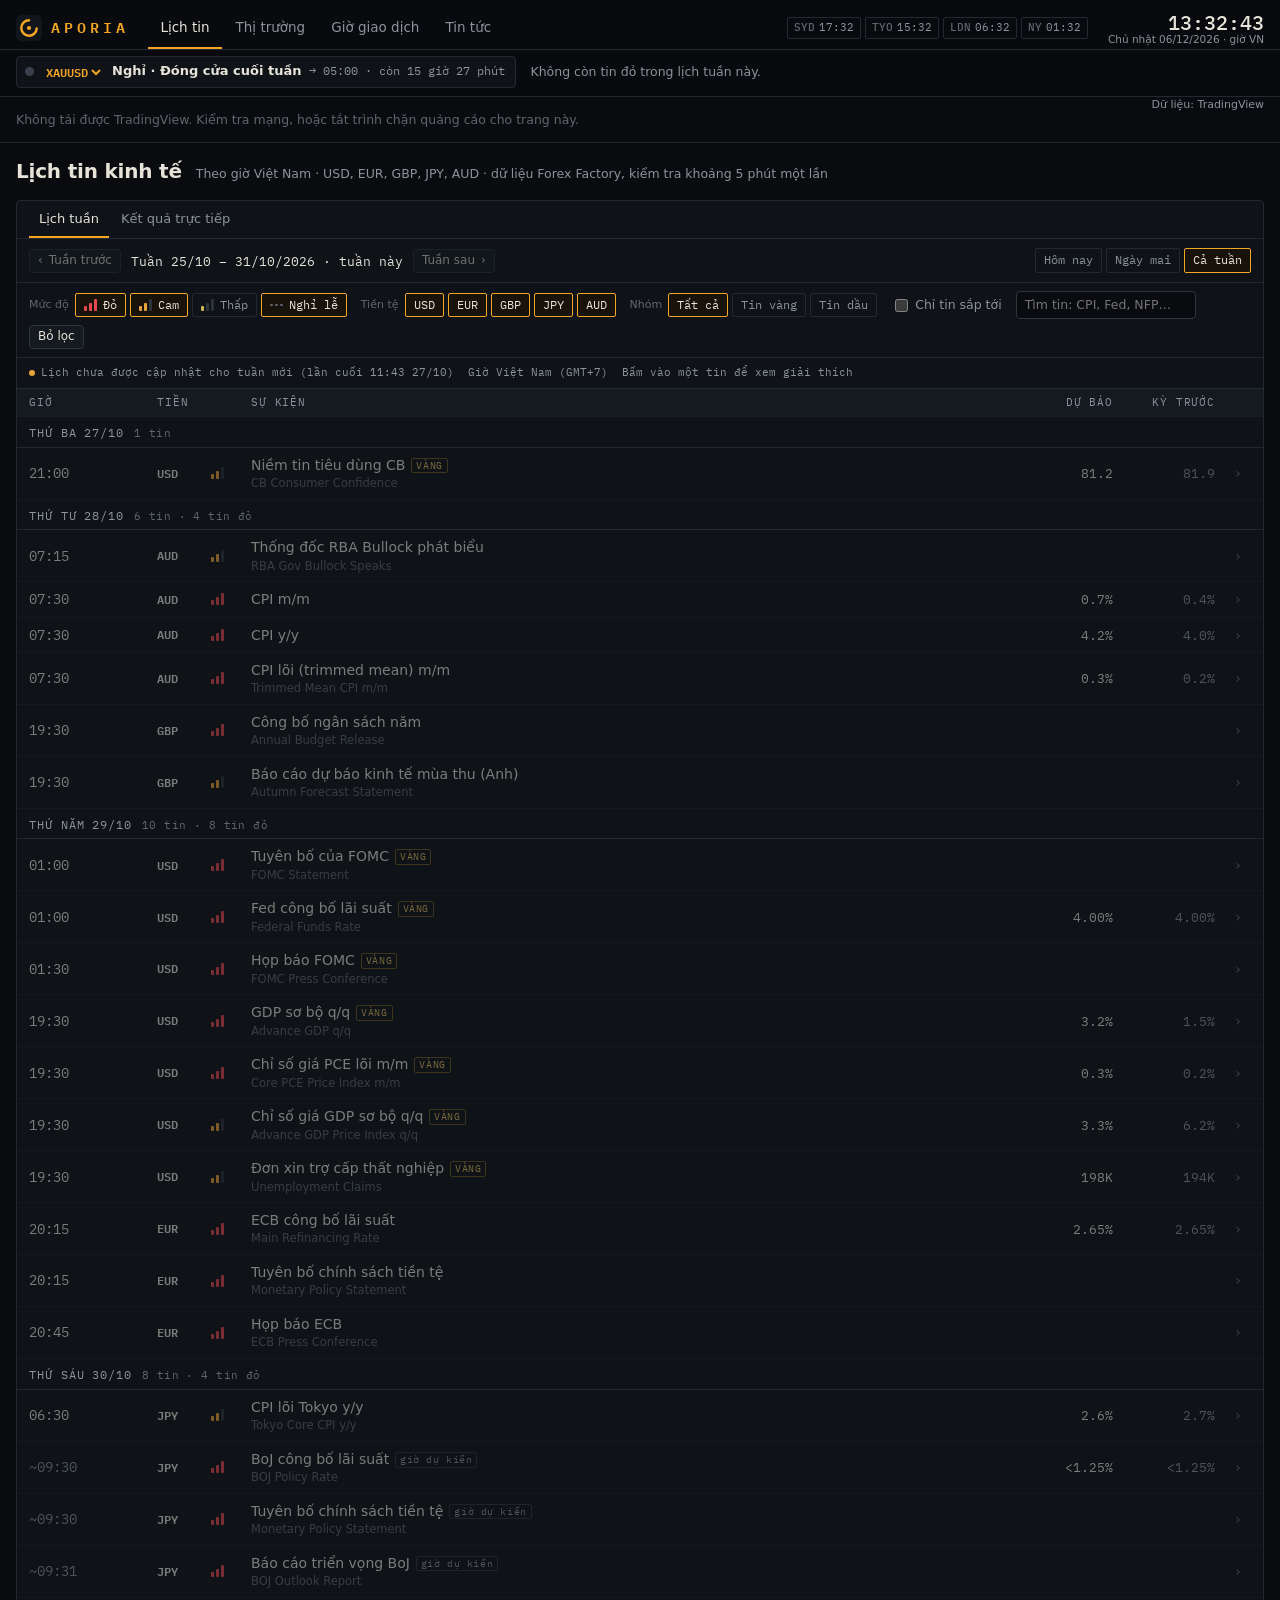
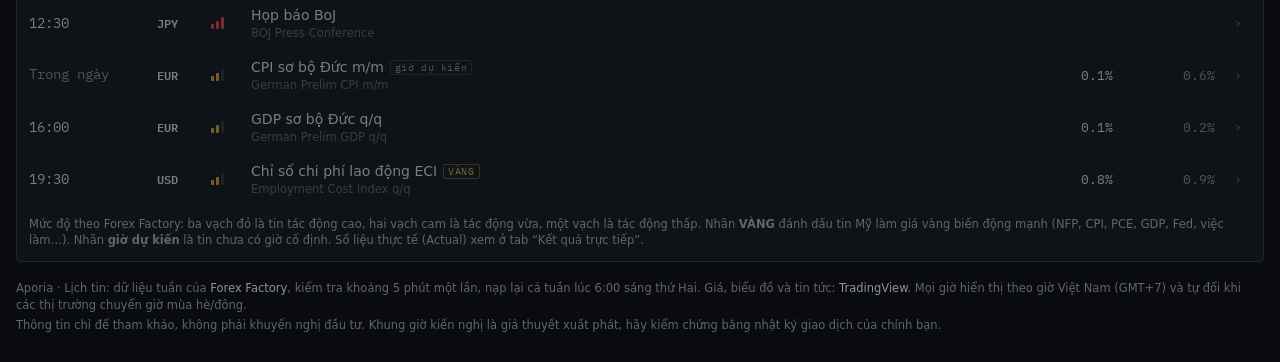
==== commit a4d61564: "Trang lịch tin: đổi ?v để trình duyệt tải CSS/JS mới" ====
--- a/index.html
+++ b/index.html
@@ -21,7 +21,7 @@
 <link rel="preconnect" href="https://fonts.googleapis.com">
 <link rel="preconnect" href="https://fonts.gstatic.com" crossorigin>
 <link rel="stylesheet" href="https://fonts.googleapis.com/css2?family=IBM+Plex+Mono:wght@400;500;600&family=IBM+Plex+Sans:wght@400;500;600&display=swap">
-<link rel="stylesheet" href="assets/app.css?v=202610271900">
+<link rel="stylesheet" href="assets/app.css?v=202610272000">
 </head>
 <body data-page="lich">
 <header class="top" id="top"><div class="tb"><a class="brand" href="./"><span class="wm">APORIA</span></a></div></header>
@@ -66,7 +66,7 @@
 </main>
 <footer class="foot" id="foot"></footer>
 <noscript><div class="wrap"><div class="warnbox">Trang cần bật JavaScript để hiển thị lịch tin, đồng hồ và giá.</div></div></noscript>
-<script src="assets/core.js?v=202610271900"></script>
-<script src="assets/calendar.js?v=202610271900"></script>
+<script src="assets/core.js?v=202610272000"></script>
+<script src="assets/calendar.js?v=202610272000"></script>
 </body>
 </html>
--- a/assets/app.css
+++ b/assets/app.css
@@ -133,7 +133,7 @@
 .srcline .st i{width:6px;height:6px;border-radius:50%;background:var(--off)}
 .srcline .st i.ok{background:var(--go)} .srcline .st i.warn{background:var(--warn)} .srcline .st i.err{background:var(--stop)}
 .ct{min-width:0}
-.cr{display:grid;grid-template-columns:62px 50px 30px minmax(0,1fr) 92px 92px 26px;gap:10px;align-items:center;padding:7px 12px;border-bottom:1px solid #1a1f26;cursor:pointer}
+.cr{display:grid;grid-template-columns:118px 44px 30px minmax(0,1fr) 92px 92px 26px;gap:10px;align-items:center;padding:7px 12px;border-bottom:1px solid #1a1f26;cursor:pointer}
 .cr:hover{background:var(--row)}
 .ch{position:sticky;top:var(--hdr);z-index:5;background:var(--panel-2);cursor:default;padding:6px 12px;font-family:var(--mono);font-size:10.5px;letter-spacing:.08em;text-transform:uppercase;color:var(--dim)}
 .ch:hover{background:var(--panel-2)}
@@ -143,6 +143,7 @@
 .cday .cnt{font-size:10.5px;color:var(--faint);letter-spacing:.04em;text-transform:none}
 .cr .tm{font-family:var(--mono);font-variant-numeric:tabular-nums;white-space:nowrap}
 .cr .tm.tent{color:var(--dim)}
+.cr .tm.ad{white-space:normal;line-height:1.25}
 .cr .ccy{font-family:var(--mono);font-size:11.5px;font-weight:600}
 .cr .ev{min-width:0}
 .cr .ev b{font-weight:500}
@@ -157,7 +158,7 @@
 .cr.past{opacity:.5}
 .cr.past:hover{opacity:.85}
 .cr.zone{background:#2a1215}
-.cr.zone .left{color:var(--stop);font-weight:600}
+.cr.zone .left{color:var(--stop);font-weight:600;white-space:normal}
 .cr.hol{opacity:.7}
 .bdg{display:inline-block;font-family:var(--mono);font-size:9.5px;letter-spacing:.06em;padding:0 4px;border-radius:2px;margin-left:6px;vertical-align:1px;border:1px solid;white-space:nowrap}
 .bdg.au{color:#e6bd5c;border-color:#6b5520}
@@ -165,7 +166,7 @@
 .bdg.tent{color:var(--dim);border-color:var(--rule-2)}
 .nowline{display:flex;align-items:center;gap:8px;padding:5px 12px;border-bottom:1px solid #6b4d14;background:#1a140a;font-family:var(--mono);font-size:11.5px;color:var(--amber)}
 .nowline::before{content:"";width:8px;height:8px;border-radius:50%;background:var(--amber);box-shadow:0 0 0 3px rgba(245,165,36,.18)}
-.det{padding:12px 14px 14px 74px;border-bottom:1px solid var(--rule);background:#0c1014;display:grid;gap:10px;grid-template-columns:repeat(auto-fit,minmax(240px,1fr))}
+.det{padding:12px 14px 14px 130px;border-bottom:1px solid var(--rule);background:#0c1014;display:grid;gap:10px;grid-template-columns:repeat(auto-fit,minmax(240px,1fr))}
 .det h4{margin:0 0 3px;font-family:var(--mono);font-size:10.5px;letter-spacing:.1em;text-transform:uppercase;color:var(--faint);font-weight:500}
 .det p{margin:0;font-size:13px;line-height:1.5}
 .det .eff{color:var(--amber)}
@@ -179,7 +180,7 @@
   .filters.open{display:flex}
   .cr .left .lg{display:none}
   .cr .left .sh{display:inline}
-  .cr{grid-template-columns:54px 32px 22px minmax(0,1fr) 14px;gap:6px 8px;padding:8px 10px}
+  .cr{grid-template-columns:60px 32px 22px minmax(0,1fr) 14px;gap:6px 8px;padding:8px 10px}
   .ch{display:none}
   .cr .num{grid-column:4;text-align:left;font-size:11.5px;color:var(--dim)}
   .cr .num:empty{display:none}
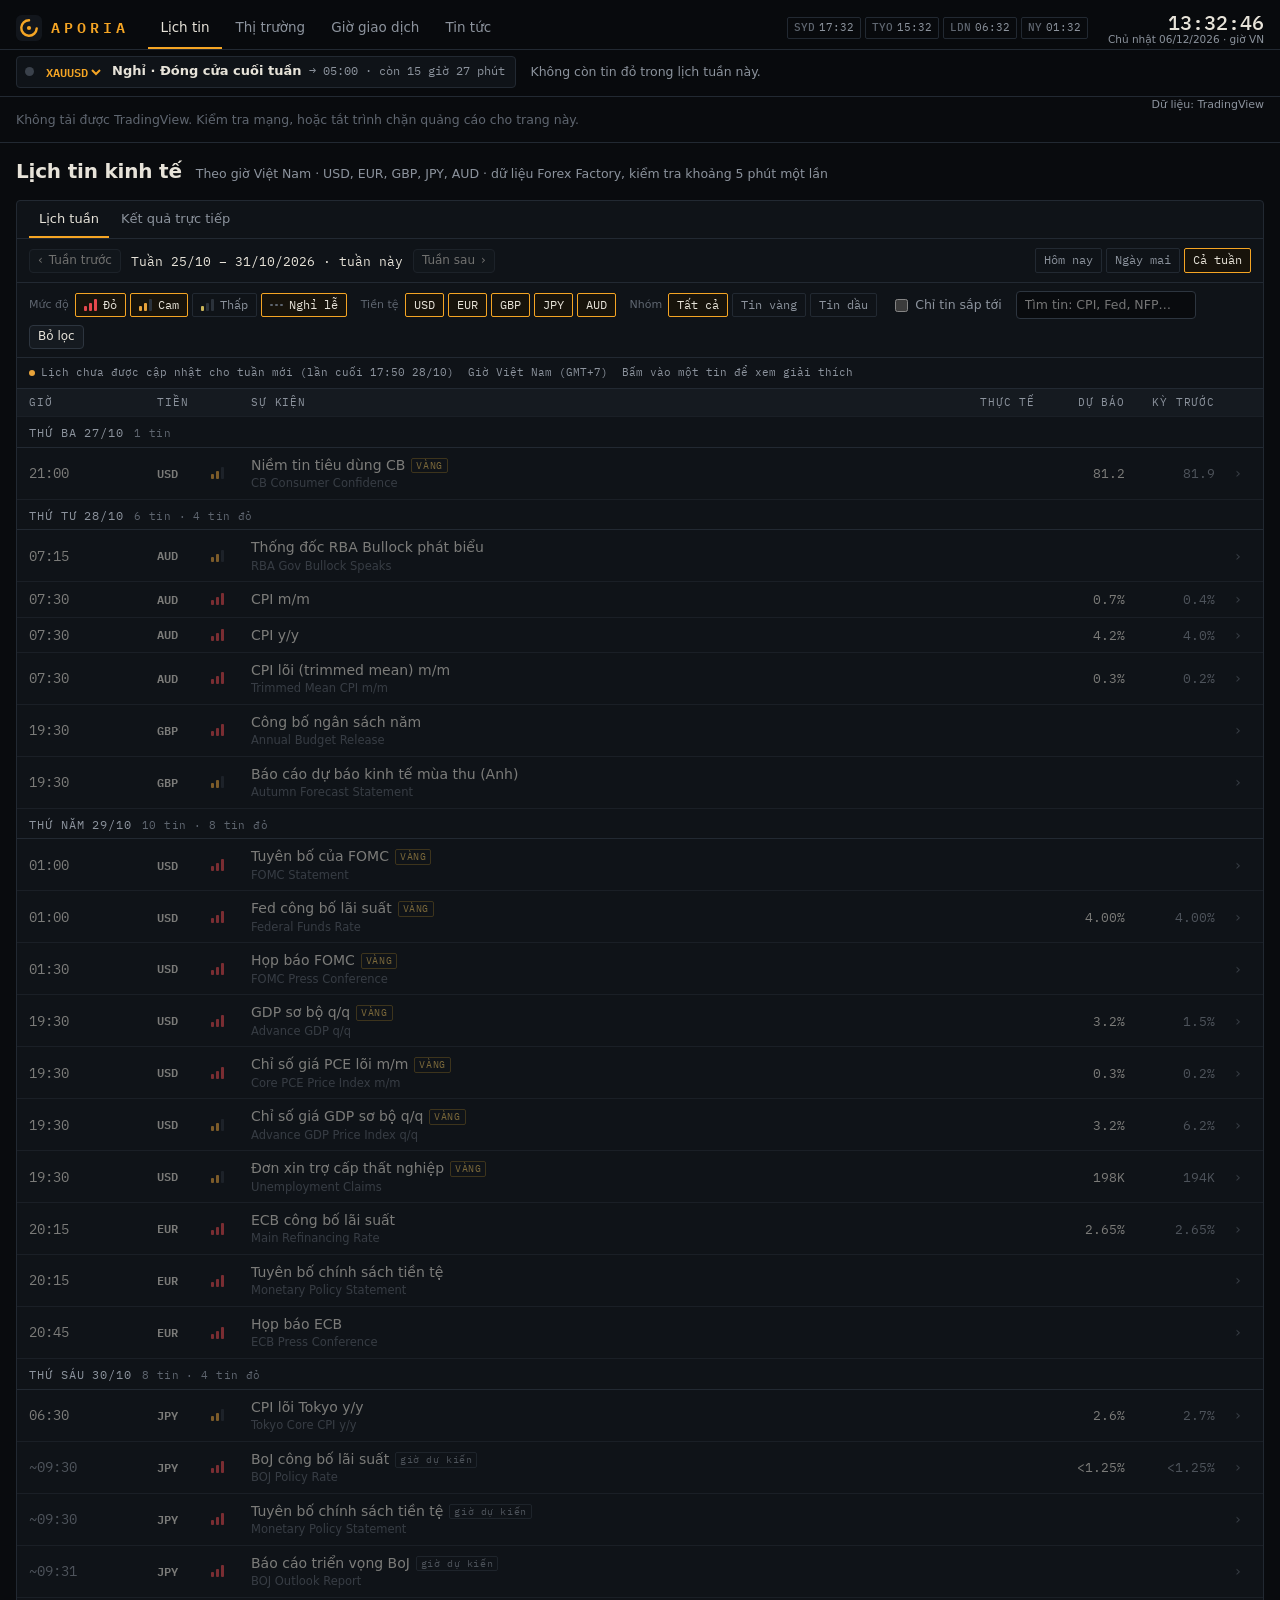
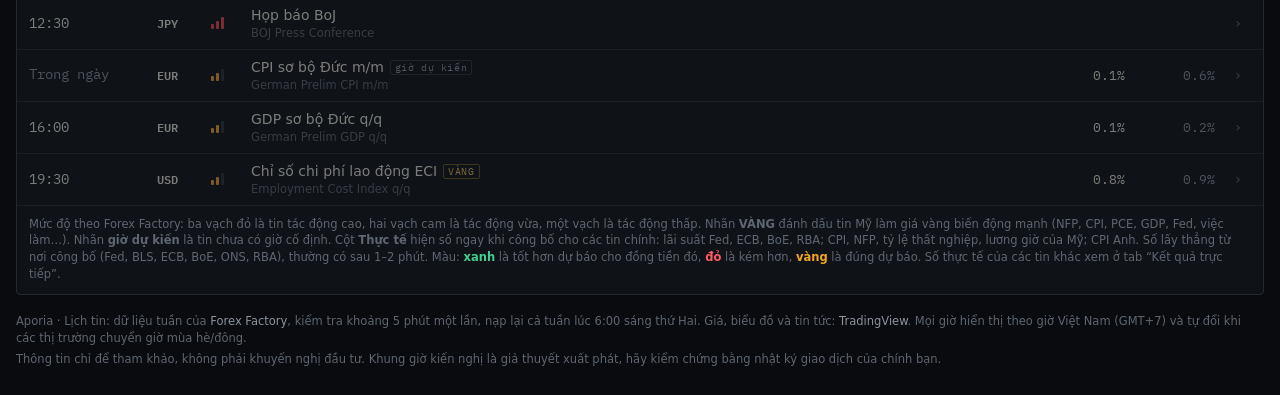
==== commit 914e159e: "Lịch tin: ghi chú cột "Thực tế", đổi ?v để tải CSS/JS mới Ghi chú dưới bảng giải thích cột Thực tế: " ====
--- a/index.html
+++ b/index.html
@@ -21,7 +21,7 @@
 <link rel="preconnect" href="https://fonts.googleapis.com">
 <link rel="preconnect" href="https://fonts.gstatic.com" crossorigin>
 <link rel="stylesheet" href="https://fonts.googleapis.com/css2?family=IBM+Plex+Mono:wght@400;500;600&family=IBM+Plex+Sans:wght@400;500;600&display=swap">
-<link rel="stylesheet" href="assets/app.css?v=202610272000">
+<link rel="stylesheet" href="assets/app.css?v=202610291500">
 </head>
 <body data-page="lich">
 <header class="top" id="top"><div class="tb"><a class="brand" href="./"><span class="wm">APORIA</span></a></div></header>
@@ -56,7 +56,7 @@
       </div>
       <div class="srcline" id="srcLine"></div>
       <div class="ct" id="ct"><div class="empty">Đang tải lịch…</div></div>
-      <div class="note">Mức độ theo Forex Factory: ba vạch đỏ là tin tác động cao, hai vạch cam là tác động vừa, một vạch là tác động thấp. Nhãn <b>VÀNG</b> đánh dấu tin Mỹ làm giá vàng biến động mạnh (NFP, CPI, PCE, GDP, Fed, việc làm…). Nhãn <b>giờ dự kiến</b> là tin chưa có giờ cố định. Số liệu thực tế (Actual) xem ở tab “Kết quả trực tiếp”.</div>
+      <div class="note">Mức độ theo Forex Factory: ba vạch đỏ là tin tác động cao, hai vạch cam là tác động vừa, một vạch là tác động thấp. Nhãn <b>VÀNG</b> đánh dấu tin Mỹ làm giá vàng biến động mạnh (NFP, CPI, PCE, GDP, Fed, việc làm…). Nhãn <b>giờ dự kiến</b> là tin chưa có giờ cố định. Cột <b>Thực tế</b> hiện số ngay khi công bố cho các tin chính: lãi suất Fed, ECB, BoE, RBA; CPI, NFP, tỷ lệ thất nghiệp, lương giờ của Mỹ; CPI Anh. Số lấy thẳng từ nơi công bố (Fed, BLS, ECB, BoE, ONS, RBA), thường có sau 1–2 phút. Màu: <b class="up">xanh</b> là tốt hơn dự báo cho đồng tiền đó, <b class="down">đỏ</b> là kém hơn, <b class="eq">vàng</b> là đúng dự báo. Số thực tế của các tin khác xem ở tab “Kết quả trực tiếp”.</div>
     </div>
     <div id="paneLive" role="tabpanel" aria-labelledby="tabLive" hidden>
       <div class="note" style="padding-bottom:0">Số liệu thực tế cập nhật ngay khi công bố, theo dữ liệu của TradingView: tin tác động vừa và cao của Mỹ, khối euro, Anh, Nhật, Úc.</div>
@@ -66,7 +66,7 @@
 </main>
 <footer class="foot" id="foot"></footer>
 <noscript><div class="wrap"><div class="warnbox">Trang cần bật JavaScript để hiển thị lịch tin, đồng hồ và giá.</div></div></noscript>
-<script src="assets/core.js?v=202610272000"></script>
-<script src="assets/calendar.js?v=202610272000"></script>
+<script src="assets/core.js?v=202610291500"></script>
+<script src="assets/calendar.js?v=202610291500"></script>
 </body>
 </html>
--- a/assets/app.css
+++ b/assets/app.css
@@ -133,7 +133,7 @@
 .srcline .st i{width:6px;height:6px;border-radius:50%;background:var(--off)}
 .srcline .st i.ok{background:var(--go)} .srcline .st i.warn{background:var(--warn)} .srcline .st i.err{background:var(--stop)}
 .ct{min-width:0}
-.cr{display:grid;grid-template-columns:118px 44px 30px minmax(0,1fr) 92px 92px 26px;gap:10px;align-items:center;padding:7px 12px;border-bottom:1px solid #1a1f26;cursor:pointer}
+.cr{display:grid;grid-template-columns:118px 44px 30px minmax(0,1fr) 80px 80px 80px 26px;gap:10px;align-items:center;padding:7px 12px;border-bottom:1px solid #1a1f26;cursor:pointer}
 .cr:hover{background:var(--row)}
 .ch{position:sticky;top:var(--hdr);z-index:5;background:var(--panel-2);cursor:default;padding:6px 12px;font-family:var(--mono);font-size:10.5px;letter-spacing:.08em;text-transform:uppercase;color:var(--dim)}
 .ch:hover{background:var(--panel-2)}
@@ -150,13 +150,19 @@
 .cr .ev .og{display:block;color:var(--faint);font-size:11.5px;white-space:nowrap;overflow:hidden;text-overflow:ellipsis}
 .cr .num{font-family:var(--mono);font-size:12.5px;text-align:right;color:var(--text);font-variant-numeric:tabular-nums;white-space:nowrap}
 .cr .num.pv{color:var(--dim)}
+/* Actual: green = better than the forecast for that currency, red = worse, amber = as forecast */
+.cr .num.act{font-weight:600}
+.cr .num.act.up,.note b.up{color:var(--up)}
+.cr .num.act.down,.note b.down{color:var(--down)}
+.cr .num.act.eq,.note b.eq{color:var(--amber)}
+.cr .num.act .k{font-weight:400}
 .cr .num .k{display:none}
 .cr .chev{color:var(--faint);text-align:center;transition:transform .15s}
 .cr[aria-expanded="true"] .chev{transform:rotate(90deg);color:var(--amber)}
 .cr .left{display:block;font-family:var(--mono);font-size:10.5px;color:var(--faint);white-space:nowrap}
 .cr .left .sh{display:none}
-.cr.past{opacity:.5}
-.cr.past:hover{opacity:.85}
+.cr.past>*:not(.act){opacity:.5}
+.cr.past:hover>*:not(.act){opacity:.85}
 .cr.zone{background:#2a1215}
 .cr.zone .left{color:var(--stop);font-weight:600;white-space:normal}
 .cr.hol{opacity:.7}
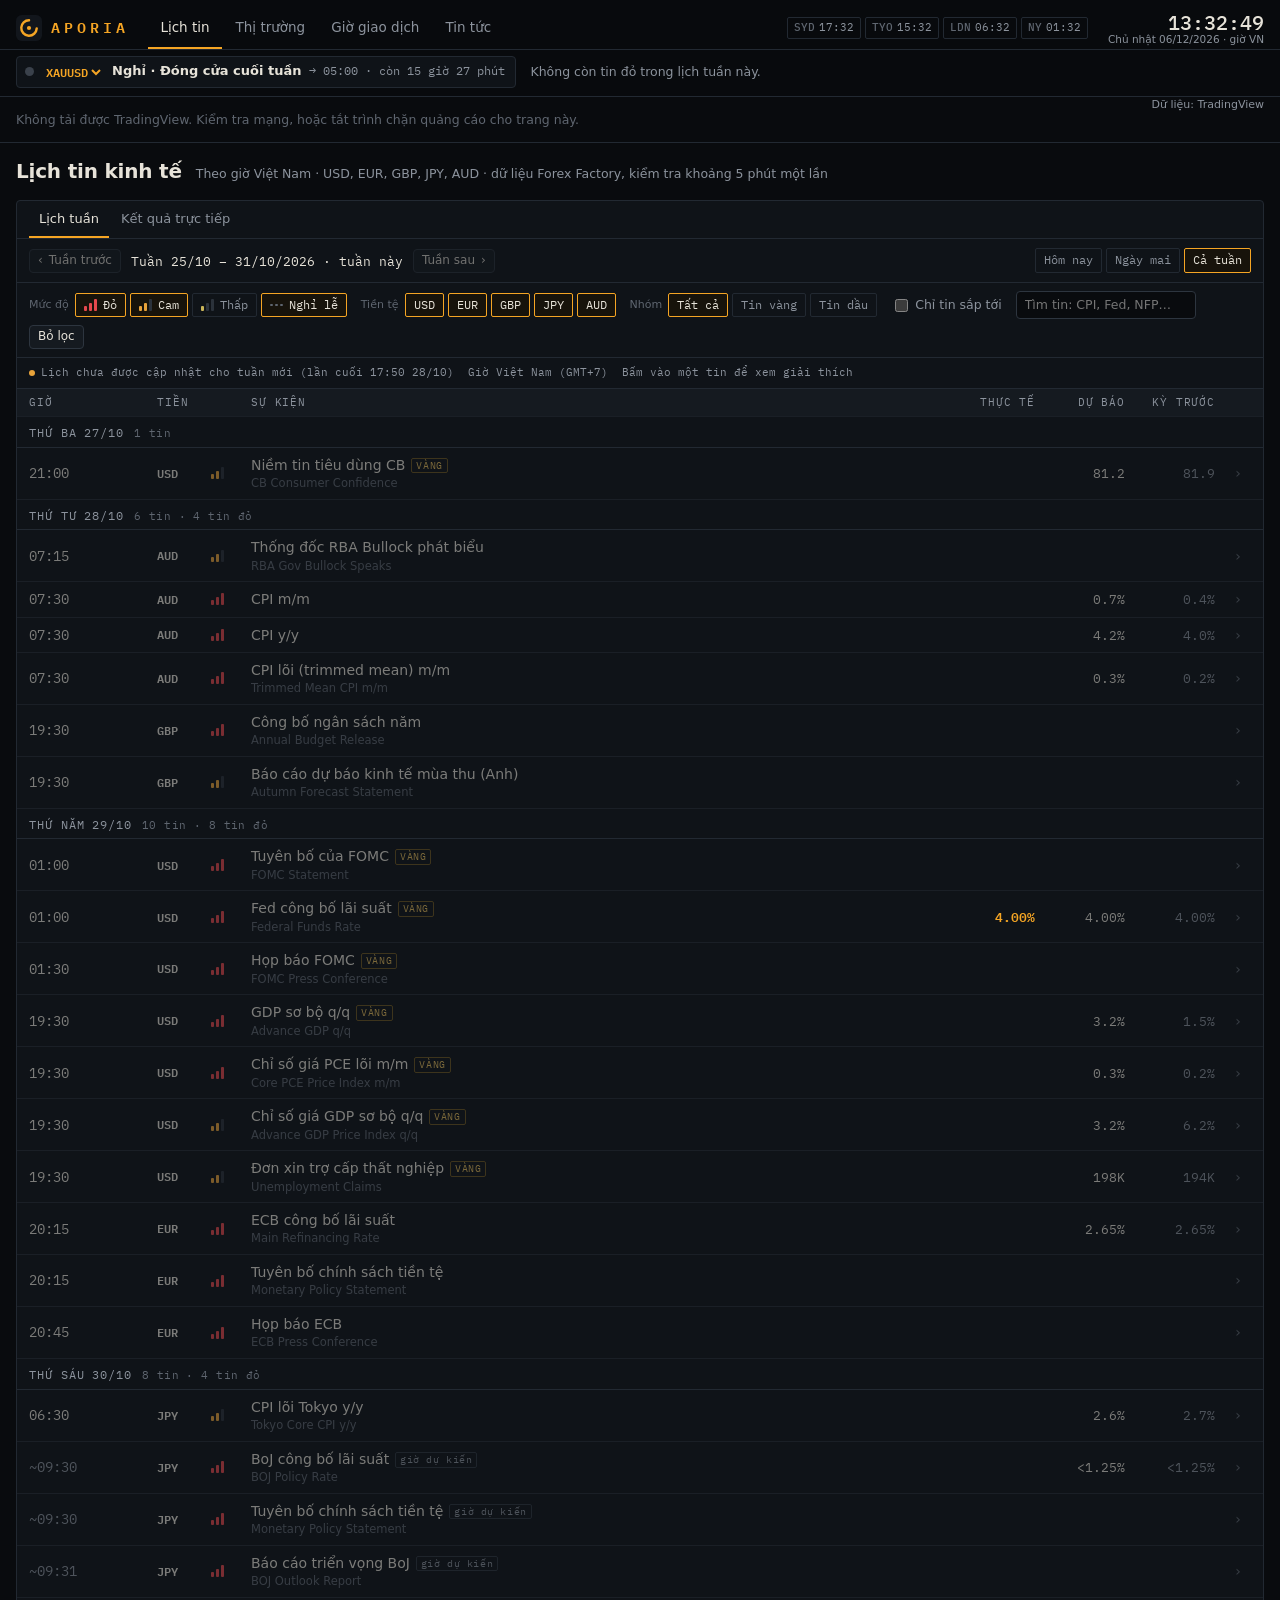
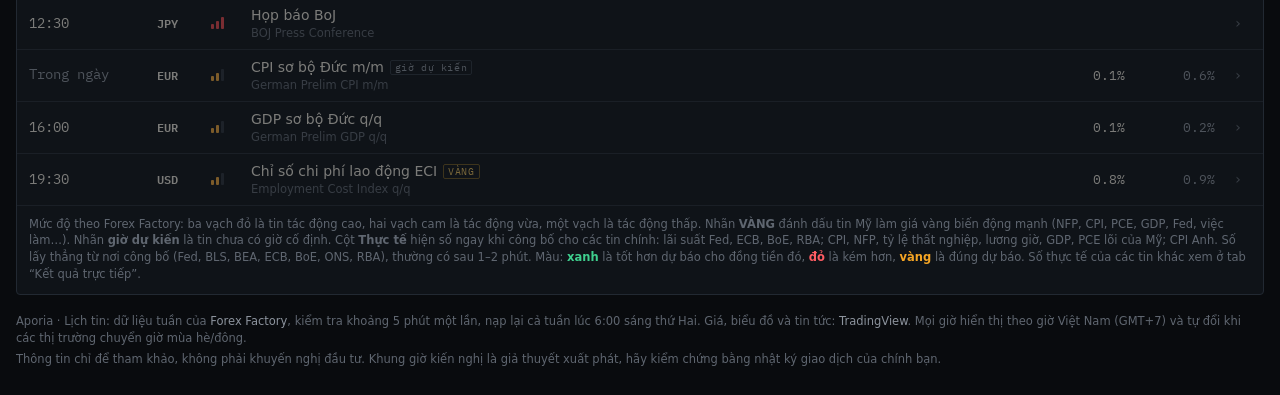
==== commit 7979a8b8: "Lịch tin: ghi chú thêm GDP và PCE lõi của Mỹ, đổi ?v" ====
--- a/index.html
+++ b/index.html
@@ -21,7 +21,7 @@
 <link rel="preconnect" href="https://fonts.googleapis.com">
 <link rel="preconnect" href="https://fonts.gstatic.com" crossorigin>
 <link rel="stylesheet" href="https://fonts.googleapis.com/css2?family=IBM+Plex+Mono:wght@400;500;600&family=IBM+Plex+Sans:wght@400;500;600&display=swap">
-<link rel="stylesheet" href="assets/app.css?v=202610291500">
+<link rel="stylesheet" href="assets/app.css?v=202610291630">
 </head>
 <body data-page="lich">
 <header class="top" id="top"><div class="tb"><a class="brand" href="./"><span class="wm">APORIA</span></a></div></header>
@@ -56,7 +56,7 @@
       </div>
       <div class="srcline" id="srcLine"></div>
       <div class="ct" id="ct"><div class="empty">Đang tải lịch…</div></div>
-      <div class="note">Mức độ theo Forex Factory: ba vạch đỏ là tin tác động cao, hai vạch cam là tác động vừa, một vạch là tác động thấp. Nhãn <b>VÀNG</b> đánh dấu tin Mỹ làm giá vàng biến động mạnh (NFP, CPI, PCE, GDP, Fed, việc làm…). Nhãn <b>giờ dự kiến</b> là tin chưa có giờ cố định. Cột <b>Thực tế</b> hiện số ngay khi công bố cho các tin chính: lãi suất Fed, ECB, BoE, RBA; CPI, NFP, tỷ lệ thất nghiệp, lương giờ của Mỹ; CPI Anh. Số lấy thẳng từ nơi công bố (Fed, BLS, ECB, BoE, ONS, RBA), thường có sau 1–2 phút. Màu: <b class="up">xanh</b> là tốt hơn dự báo cho đồng tiền đó, <b class="down">đỏ</b> là kém hơn, <b class="eq">vàng</b> là đúng dự báo. Số thực tế của các tin khác xem ở tab “Kết quả trực tiếp”.</div>
+      <div class="note">Mức độ theo Forex Factory: ba vạch đỏ là tin tác động cao, hai vạch cam là tác động vừa, một vạch là tác động thấp. Nhãn <b>VÀNG</b> đánh dấu tin Mỹ làm giá vàng biến động mạnh (NFP, CPI, PCE, GDP, Fed, việc làm…). Nhãn <b>giờ dự kiến</b> là tin chưa có giờ cố định. Cột <b>Thực tế</b> hiện số ngay khi công bố cho các tin chính: lãi suất Fed, ECB, BoE, RBA; CPI, NFP, tỷ lệ thất nghiệp, lương giờ, GDP, PCE lõi của Mỹ; CPI Anh. Số lấy thẳng từ nơi công bố (Fed, BLS, BEA, ECB, BoE, ONS, RBA), thường có sau 1–2 phút. Màu: <b class="up">xanh</b> là tốt hơn dự báo cho đồng tiền đó, <b class="down">đỏ</b> là kém hơn, <b class="eq">vàng</b> là đúng dự báo. Số thực tế của các tin khác xem ở tab “Kết quả trực tiếp”.</div>
     </div>
     <div id="paneLive" role="tabpanel" aria-labelledby="tabLive" hidden>
       <div class="note" style="padding-bottom:0">Số liệu thực tế cập nhật ngay khi công bố, theo dữ liệu của TradingView: tin tác động vừa và cao của Mỹ, khối euro, Anh, Nhật, Úc.</div>
@@ -66,7 +66,7 @@
 </main>
 <footer class="foot" id="foot"></footer>
 <noscript><div class="wrap"><div class="warnbox">Trang cần bật JavaScript để hiển thị lịch tin, đồng hồ và giá.</div></div></noscript>
-<script src="assets/core.js?v=202610291500"></script>
-<script src="assets/calendar.js?v=202610291500"></script>
+<script src="assets/core.js?v=202610291630"></script>
+<script src="assets/calendar.js?v=202610291630"></script>
 </body>
 </html>
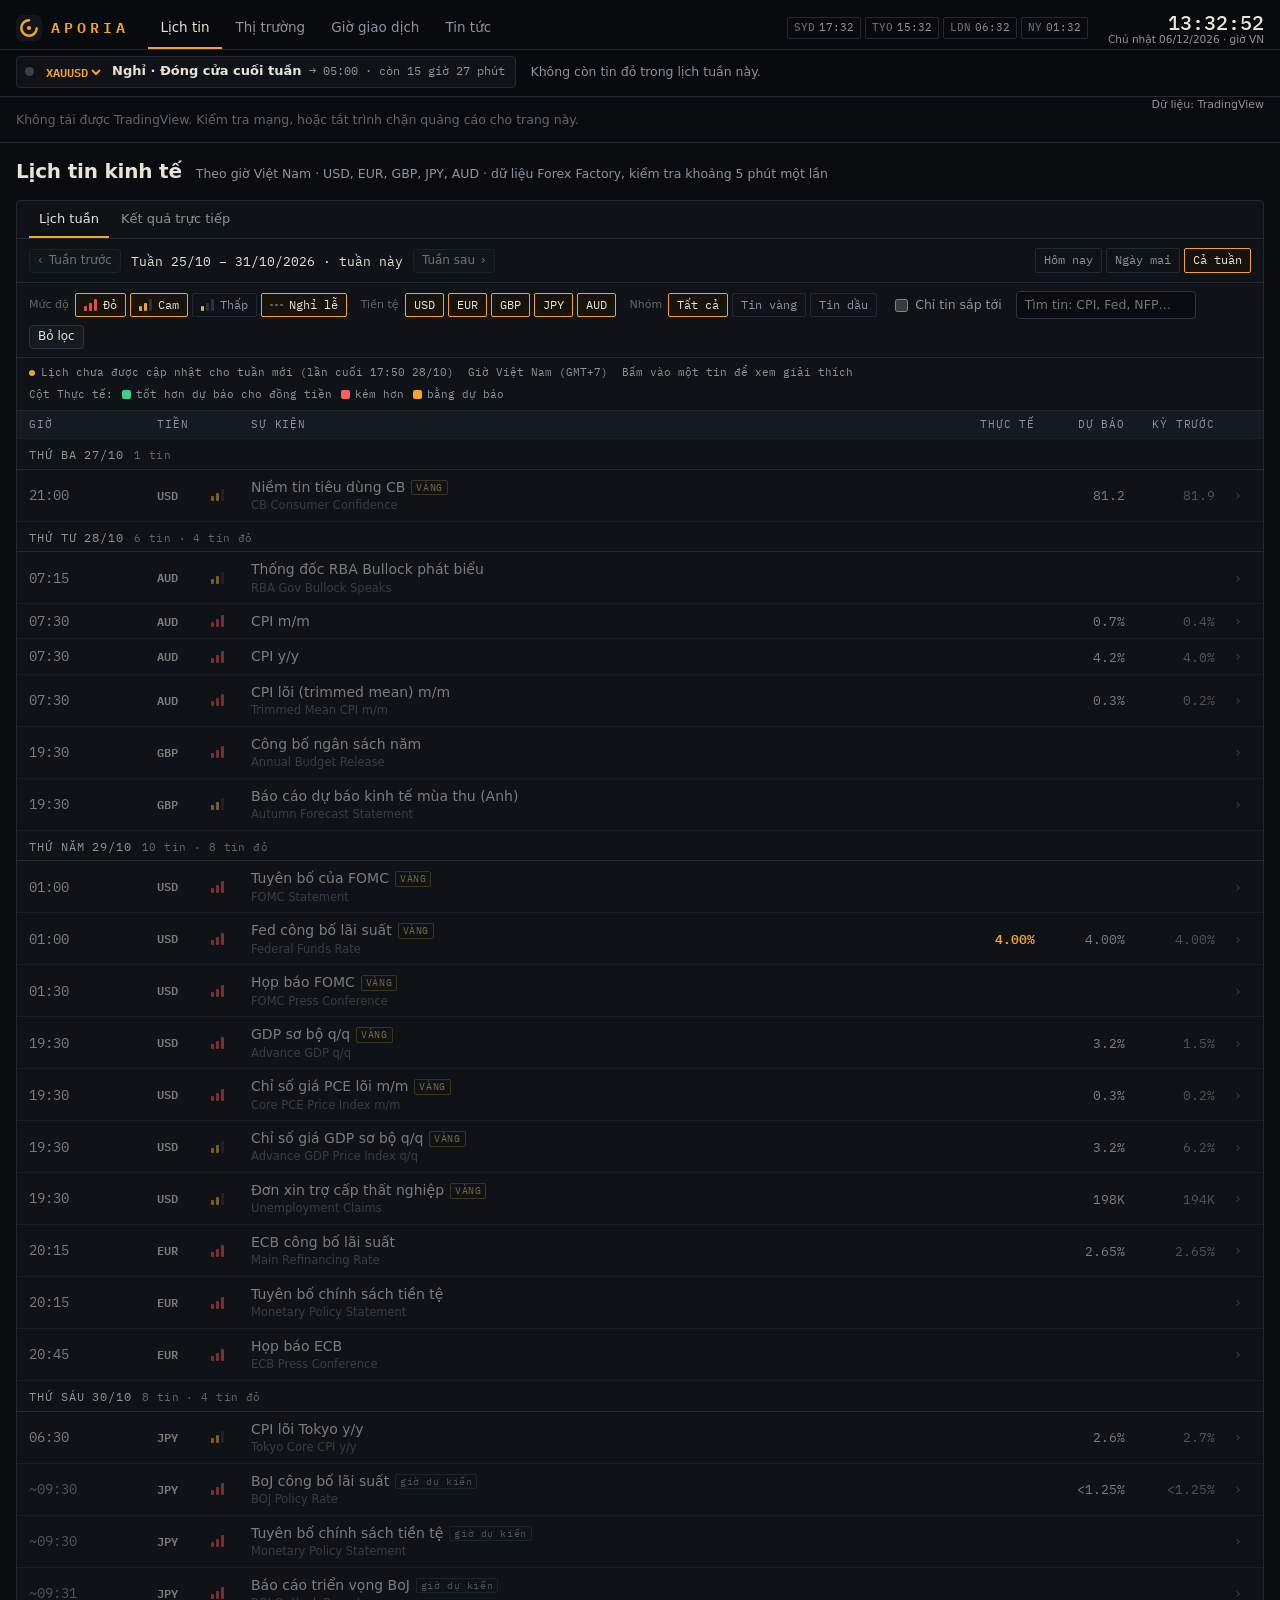
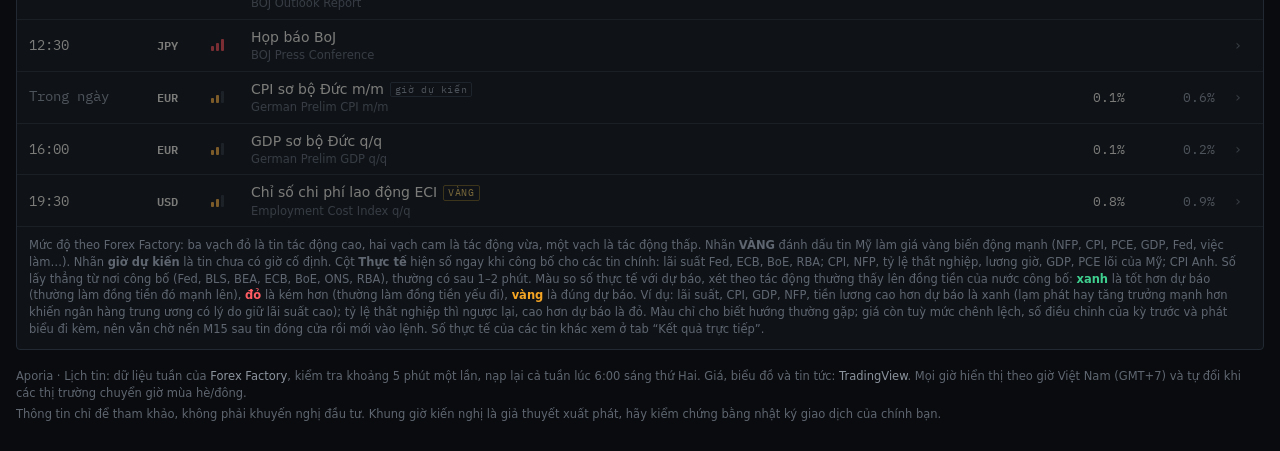
==== commit bacef1d8: "Lịch tin: giải thích kỹ hơn ý nghĩa màu của cột Thực tế, đổi ?v" ====
--- a/index.html
+++ b/index.html
@@ -21,7 +21,7 @@
 <link rel="preconnect" href="https://fonts.googleapis.com">
 <link rel="preconnect" href="https://fonts.gstatic.com" crossorigin>
 <link rel="stylesheet" href="https://fonts.googleapis.com/css2?family=IBM+Plex+Mono:wght@400;500;600&family=IBM+Plex+Sans:wght@400;500;600&display=swap">
-<link rel="stylesheet" href="assets/app.css?v=202610291630">
+<link rel="stylesheet" href="assets/app.css?v=202610291700">
 </head>
 <body data-page="lich">
 <header class="top" id="top"><div class="tb"><a class="brand" href="./"><span class="wm">APORIA</span></a></div></header>
@@ -56,7 +56,7 @@
       </div>
       <div class="srcline" id="srcLine"></div>
       <div class="ct" id="ct"><div class="empty">Đang tải lịch…</div></div>
-      <div class="note">Mức độ theo Forex Factory: ba vạch đỏ là tin tác động cao, hai vạch cam là tác động vừa, một vạch là tác động thấp. Nhãn <b>VÀNG</b> đánh dấu tin Mỹ làm giá vàng biến động mạnh (NFP, CPI, PCE, GDP, Fed, việc làm…). Nhãn <b>giờ dự kiến</b> là tin chưa có giờ cố định. Cột <b>Thực tế</b> hiện số ngay khi công bố cho các tin chính: lãi suất Fed, ECB, BoE, RBA; CPI, NFP, tỷ lệ thất nghiệp, lương giờ, GDP, PCE lõi của Mỹ; CPI Anh. Số lấy thẳng từ nơi công bố (Fed, BLS, BEA, ECB, BoE, ONS, RBA), thường có sau 1–2 phút. Màu: <b class="up">xanh</b> là tốt hơn dự báo cho đồng tiền đó, <b class="down">đỏ</b> là kém hơn, <b class="eq">vàng</b> là đúng dự báo. Số thực tế của các tin khác xem ở tab “Kết quả trực tiếp”.</div>
+      <div class="note">Mức độ theo Forex Factory: ba vạch đỏ là tin tác động cao, hai vạch cam là tác động vừa, một vạch là tác động thấp. Nhãn <b>VÀNG</b> đánh dấu tin Mỹ làm giá vàng biến động mạnh (NFP, CPI, PCE, GDP, Fed, việc làm…). Nhãn <b>giờ dự kiến</b> là tin chưa có giờ cố định. Cột <b>Thực tế</b> hiện số ngay khi công bố cho các tin chính: lãi suất Fed, ECB, BoE, RBA; CPI, NFP, tỷ lệ thất nghiệp, lương giờ, GDP, PCE lõi của Mỹ; CPI Anh. Số lấy thẳng từ nơi công bố (Fed, BLS, BEA, ECB, BoE, ONS, RBA), thường có sau 1–2 phút. Màu so số thực tế với dự báo, xét theo tác động thường thấy lên đồng tiền của nước công bố: <b class="up">xanh</b> là tốt hơn dự báo (thường làm đồng tiền đó mạnh lên), <b class="down">đỏ</b> là kém hơn (thường làm đồng tiền yếu đi), <b class="eq">vàng</b> là đúng dự báo. Ví dụ: lãi suất, CPI, GDP, NFP, tiền lương cao hơn dự báo là xanh (lạm phát hay tăng trưởng mạnh hơn khiến ngân hàng trung ương có lý do giữ lãi suất cao); tỷ lệ thất nghiệp thì ngược lại, cao hơn dự báo là đỏ. Màu chỉ cho biết hướng thường gặp; giá còn tuỳ mức chênh lệch, số điều chỉnh của kỳ trước và phát biểu đi kèm, nên vẫn chờ nến M15 sau tin đóng cửa rồi mới vào lệnh. Số thực tế của các tin khác xem ở tab “Kết quả trực tiếp”.</div>
     </div>
     <div id="paneLive" role="tabpanel" aria-labelledby="tabLive" hidden>
       <div class="note" style="padding-bottom:0">Số liệu thực tế cập nhật ngay khi công bố, theo dữ liệu của TradingView: tin tác động vừa và cao của Mỹ, khối euro, Anh, Nhật, Úc.</div>
@@ -66,7 +66,7 @@
 </main>
 <footer class="foot" id="foot"></footer>
 <noscript><div class="wrap"><div class="warnbox">Trang cần bật JavaScript để hiển thị lịch tin, đồng hồ và giá.</div></div></noscript>
-<script src="assets/core.js?v=202610291630"></script>
-<script src="assets/calendar.js?v=202610291630"></script>
+<script src="assets/core.js?v=202610291700"></script>
+<script src="assets/calendar.js?v=202610291700"></script>
 </body>
 </html>
--- a/assets/app.css
+++ b/assets/app.css
@@ -156,6 +156,11 @@
 .cr .num.act.down,.note b.down{color:var(--down)}
 .cr .num.act.eq,.note b.eq{color:var(--amber)}
 .cr .num.act .k{font-weight:400}
+.srcline .lgd{display:inline-flex;align-items:center;gap:5px;flex-wrap:wrap}
+.srcline .lgd i{display:inline-block;width:9px;height:9px;border-radius:2px;margin-left:4px}
+.srcline .lgd i.up{background:var(--up)} .srcline .lgd i.down{background:var(--down)} .srcline .lgd i.eq{background:var(--amber)}
+.det .actn{margin-top:6px;font-weight:600}
+.det .actn.up{color:var(--up)} .det .actn.down{color:var(--down)} .det .actn.eq{color:var(--amber)}
 .cr .num .k{display:none}
 .cr .chev{color:var(--faint);text-align:center;transition:transform .15s}
 .cr[aria-expanded="true"] .chev{transform:rotate(90deg);color:var(--amber)}
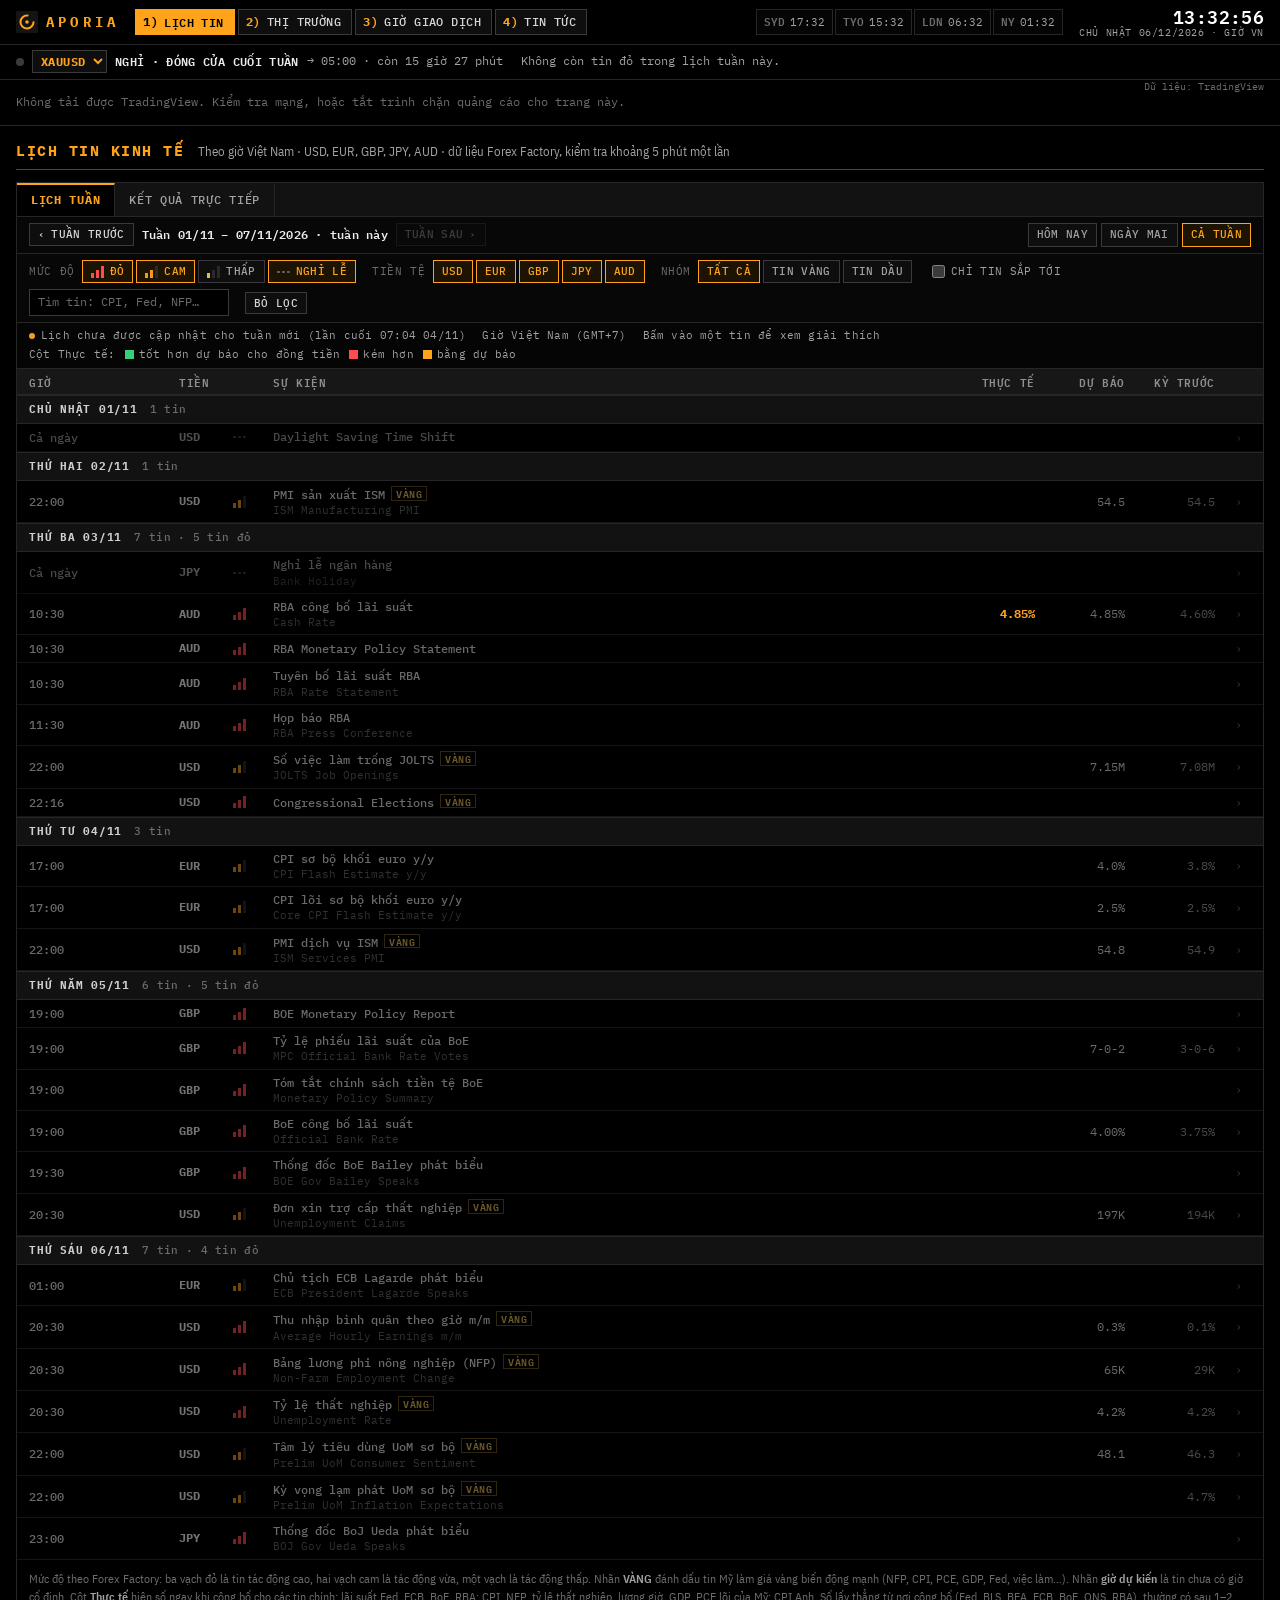
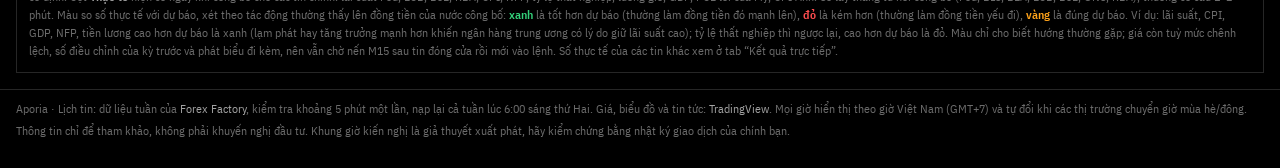
==== commit 70bc705d: "Lịch tin: font terminal, nạp bản CSS/JS mới Font IBM Plex Mono (thêm đậm 700) và IBM Plex Sans Conde" ====
--- a/index.html
+++ b/index.html
@@ -5,7 +5,7 @@
 <meta name="viewport" content="width=device-width, initial-scale=1, viewport-fit=cover">
 <title>Lịch tin kinh tế theo giờ Việt Nam · Aporia</title>
 <meta name="description" content="Lịch tin kinh tế tuần theo giờ Việt Nam: tin đỏ, tin vàng, dự báo, kỳ trước, giải thích tiếng Việt cho từng tin.">
-<meta name="theme-color" content="#090b0e">
+<meta name="theme-color" content="#000000">
 <meta name="color-scheme" content="dark">
 <meta property="og:title" content="Lịch tin kinh tế theo giờ Việt Nam · Aporia">
 <meta property="og:description" content="Lịch tin kinh tế tuần theo giờ Việt Nam: tin đỏ, tin vàng, dự báo, kỳ trước, giải thích tiếng Việt cho từng tin.">
@@ -20,8 +20,8 @@
 <link rel="manifest" href="manifest.webmanifest">
 <link rel="preconnect" href="https://fonts.googleapis.com">
 <link rel="preconnect" href="https://fonts.gstatic.com" crossorigin>
-<link rel="stylesheet" href="https://fonts.googleapis.com/css2?family=IBM+Plex+Mono:wght@400;500;600&family=IBM+Plex+Sans:wght@400;500;600&display=swap">
-<link rel="stylesheet" href="assets/app.css?v=202610291700">
+<link rel="stylesheet" href="https://fonts.googleapis.com/css2?family=IBM+Plex+Mono:wght@400;500;600;700&family=IBM+Plex+Sans+Condensed:wght@400;500;600&display=swap">
+<link rel="stylesheet" href="assets/app.css?v=202611051200">
 </head>
 <body data-page="lich">
 <header class="top" id="top"><div class="tb"><a class="brand" href="./"><span class="wm">APORIA</span></a></div></header>
@@ -66,7 +66,7 @@
 </main>
 <footer class="foot" id="foot"></footer>
 <noscript><div class="wrap"><div class="warnbox">Trang cần bật JavaScript để hiển thị lịch tin, đồng hồ và giá.</div></div></noscript>
-<script src="assets/core.js?v=202610291700"></script>
-<script src="assets/calendar.js?v=202610291700"></script>
+<script src="assets/core.js?v=202611051200"></script>
+<script src="assets/calendar.js?v=202611051200"></script>
 </body>
 </html>
--- a/assets/app.css
+++ b/assets/app.css
@@ -1,187 +1,218 @@
-/* Aporia — public site. Dark trading-terminal look shared by every page:
-   header (brand, menu, clocks, status) → live ticker → page content → footer. */
+/* Aporia — public site. Market-terminal look shared by every page:
+   pure black, amber labels and titles, white figures, monospace for data, tables and menus,
+   a condensed sans for longer explanations, square panels with 1px rules.
+   Order: header (brand, function keys, clocks, status) → live ticker → page → footer. */
 :root{
   color-scheme: dark;
-  --ink:#090b0e; --panel:#0f1318; --panel-2:#151a20; --panel-3:#1b2129;
-  --rule:#222932; --rule-2:#2d353f; --grid:#1d232b; --row:#171c22;
-  --text:#e7e3d9; --dim:#8c939d; --faint:#5f6670;
-  --amber:#f5a524; --amber-ink:#1a1206;
-  --up:#3fcf8e; --down:#ff5c63;
-  --go:#2fbf7a; --warn:#e8a33a; --stop:#e5484d; --off:#3a414b;
-  --best:#1f7a4d; --good:#174532; --lim:#30261a; --avoid:#8a262c;
-  --hi:#e5484d; --med:#e8a33a; --low:#c9b458; --hol:#5f6670;
-  --link:#7fb4ff;
-  --mono:"IBM Plex Mono", ui-monospace, SFMono-Regular, Menlo, Consolas, monospace;
-  --sans:"IBM Plex Sans", system-ui, -apple-system, "Segoe UI", Roboto, sans-serif;
-  --r:4px;
+  /* surfaces */
+  --ink:#000; --panel:#000; --panel-2:#0e0e0e; --panel-3:#171717; --bar:#121212;
+  --rule:#262626; --rule-2:#3a3a3a; --sep:#151515; --grid:#1b1b1b; --row:#0c0c0c;
+  /* text */
+  --text:#ececec; --dim:#a2a2a2; --faint:#6c6c6c;
+  /* accents */
+  --amber:#ffa31a; --amber-2:#ffc560; --amber-dk:#6b4300; --amber-bg:#1c1302; --amber-ink:#000;
+  --up:#33d17a; --down:#ff4d4f;
+  --go:#2fbf71; --warn:#f0a020; --stop:#ff4d4f; --off:#3a3a3a;
+  --best:#1c7a45; --good:#134a2c; --lim:#2a2013; --avoid:#8c2228;
+  --hi:#ff4d4f; --med:#f39a1d; --low:#d8c34a; --hol:#5c5c5c;
+  --link:#6ab0ff;
+  /* type */
+  --mono:"IBM Plex Mono", ui-monospace, "SF Mono", Menlo, Consolas, monospace;
+  --sans:"IBM Plex Sans Condensed", "Roboto Condensed", "Arial Narrow", system-ui, sans-serif;
+  --r:0px;
   --gl:max(16px, env(safe-area-inset-left, 0px));
   --gr:max(16px, env(safe-area-inset-right, 0px));
   --hdr:0px;
 }
 *{box-sizing:border-box}
-html{background:var(--ink);-webkit-text-size-adjust:100%;scroll-padding-top:calc(var(--hdr) + 12px)}
-body{margin:0;background:var(--ink);color:var(--text);font:14px/1.45 var(--sans);padding-bottom:max(28px, env(safe-area-inset-bottom, 0px))}
+html{background:var(--ink);-webkit-text-size-adjust:100%;scroll-padding-top:calc(var(--hdr) + 12px);scrollbar-color:#2e2e2e var(--ink)}
+body{margin:0;background:var(--ink);color:var(--text);font:13px/1.45 var(--sans);padding-bottom:max(28px, env(safe-area-inset-bottom, 0px));-webkit-font-smoothing:antialiased;-moz-osx-font-smoothing:grayscale}
+::selection{background:var(--amber);color:#000}
+::-webkit-scrollbar{width:10px;height:10px}
+::-webkit-scrollbar-track{background:var(--ink)}
+::-webkit-scrollbar-thumb{background:#2a2a2a;border:2px solid var(--ink)}
+::-webkit-scrollbar-thumb:hover{background:#3d3d3d}
 [hidden]{display:none!important}
 a{color:var(--link);text-decoration:none}
 a:hover{text-decoration:underline}
+b,strong{font-weight:600}
 button,select,input,textarea{font:inherit;color:inherit}
-:focus-visible{outline:2px solid var(--amber);outline-offset:2px}
+:focus-visible{outline:1px solid var(--amber);outline-offset:1px}
 .mono{font-family:var(--mono);font-variant-numeric:tabular-nums}
 .sr{position:absolute;width:1px;height:1px;overflow:hidden;clip:rect(0 0 0 0);white-space:nowrap}
 
-/* ---------- header ---------- */
-.top{position:sticky;top:0;z-index:30;background:rgba(9,11,14,.97);-webkit-backdrop-filter:blur(8px);backdrop-filter:blur(8px);border-bottom:1px solid var(--rule);padding-top:env(safe-area-inset-top, 0px)}
-.tb{max-width:1480px;margin:0 auto;padding:8px var(--gr) 0 var(--gl);display:flex;align-items:center;gap:8px 20px;flex-wrap:wrap}
-.brand{display:flex;align-items:center;gap:9px;color:var(--text)}
+/* ---------- header: brand, function keys, world clocks, status line ---------- */
+.top{position:sticky;top:0;z-index:30;background:#000;border-bottom:1px solid var(--rule);padding-top:env(safe-area-inset-top, 0px)}
+.tb{max-width:1480px;margin:0 auto;padding:6px var(--gr) 6px var(--gl);display:flex;align-items:center;gap:6px 16px;flex-wrap:wrap}
+.brand{display:flex;align-items:center;gap:8px;color:var(--text)}
 .brand:hover{text-decoration:none}
-.brand svg{width:26px;height:26px;flex:none}
-.brand .wm{font-family:var(--mono);font-weight:600;letter-spacing:.26em;font-size:15px;color:var(--amber)}
-.nav{display:flex;gap:2px;align-self:stretch;flex-wrap:nowrap;overflow-x:auto;scrollbar-width:none}
+.brand svg{width:22px;height:22px;flex:none}
+.brand .wm{font-family:var(--mono);font-weight:700;letter-spacing:.3em;font-size:14px;color:var(--amber)}
+.nav{display:flex;gap:3px;flex-wrap:nowrap;overflow-x:auto;scrollbar-width:none}
 .nav::-webkit-scrollbar{display:none}
-.nav a{display:flex;align-items:center;padding:10px 12px 9px;color:var(--dim);font-size:13.5px;font-weight:500;border-bottom:2px solid transparent;white-space:nowrap}
-.nav a:hover{color:var(--text);text-decoration:none}
-.nav a[aria-current="page"]{color:var(--text);border-bottom-color:var(--amber)}
+.nav a{display:flex;align-items:center;gap:6px;height:26px;padding:0 10px 0 7px;color:#d6d6d6;font-family:var(--mono);font-size:11.5px;font-weight:500;letter-spacing:.04em;text-transform:uppercase;white-space:nowrap;background:var(--panel-2);border:1px solid var(--rule-2)}
+.nav a .fk{color:var(--amber);font-weight:700}
+.nav a:hover{text-decoration:none;border-color:var(--amber);color:#fff}
+.nav a[aria-current="page"]{background:var(--amber);border-color:var(--amber);color:#000;font-weight:600}
+.nav a[aria-current="page"] .fk{color:#000}
 .spacer{flex:1}
-.clocks{display:flex;gap:4px;align-items:center;flex-wrap:wrap}
-.wc{font-family:var(--mono);font-size:11px;color:var(--dim);padding:2px 6px;border:1px solid var(--rule);border-radius:2px;white-space:nowrap;font-variant-numeric:tabular-nums}
-.wc b{font-weight:500;color:var(--faint);margin-right:4px}
-.wc.on{color:var(--text);border-color:#6b4d14}
+.clocks{display:flex;gap:2px;align-items:center;flex-wrap:wrap}
+.wc{font-family:var(--mono);font-size:11px;color:var(--dim);padding:3px 7px;border:1px solid var(--rule);white-space:nowrap;font-variant-numeric:tabular-nums;background:#050505}
+.wc b{font-weight:600;color:var(--faint);margin-right:5px}
+.wc.on{color:var(--text);border-color:var(--amber-dk)}
 .wc.on b{color:var(--amber)}
-.clock{display:grid;line-height:1.1;text-align:right}
-.clock .t{font-family:var(--mono);font-size:20px;font-weight:500;font-variant-numeric:tabular-nums}
-.clock .d{font-size:10.5px;color:var(--dim)}
-.sb2{max-width:1480px;margin:0 auto;padding:6px var(--gr) 8px var(--gl);display:flex;align-items:center;gap:6px 14px;flex-wrap:wrap;border-top:1px solid var(--rule)}
-.status{display:flex;align-items:center;gap:8px;padding:2px 10px 2px 8px;border:1px solid var(--rule);border-radius:var(--r);background:var(--panel);min-width:0;max-width:100%}
-.dot{width:9px;height:9px;border-radius:50%;flex:none;background:var(--off)}
-.k-go .dot,.dot.k-go{background:var(--go)}
+.clock{display:grid;line-height:1.15;text-align:right}
+.clock .t{font-family:var(--mono);font-size:18px;font-weight:600;color:#fff;font-variant-numeric:tabular-nums;letter-spacing:.02em}
+.clock .d{font-family:var(--mono);font-size:10px;color:var(--dim);text-transform:uppercase;letter-spacing:.06em}
+.sb2{max-width:1480px;margin:0 auto;padding:5px var(--gr) 6px var(--gl);display:flex;align-items:center;gap:6px 18px;flex-wrap:wrap;border-top:1px solid var(--rule);font-family:var(--mono);font-size:11.5px}
+.status{display:flex;align-items:center;gap:8px;padding:0;min-width:0;max-width:100%}
+.dot{width:8px;height:8px;border-radius:50%;flex:none;background:var(--off)}
+.k-go .dot,.dot.k-go{background:var(--go);box-shadow:0 0 0 2px rgba(47,191,113,.18)}
 .k-warn .dot,.dot.k-warn{background:var(--warn)}
-.k-stop .dot,.dot.k-stop{background:var(--stop)}
+.k-stop .dot,.dot.k-stop{background:var(--stop);box-shadow:0 0 0 2px rgba(255,77,79,.2)}
 .k-off .dot,.dot.k-off{background:var(--off)}
-.sel{background:transparent;border:0;font-family:var(--mono);font-size:12px;font-weight:600;color:var(--amber);padding:2px 0;cursor:pointer}
-.sel option{background:var(--panel);color:var(--text)}
-.status .lab{font-weight:600;font-size:13px;white-space:nowrap;overflow:hidden;text-overflow:ellipsis;min-width:0}
-.status .cd{color:var(--dim);font-family:var(--mono);font-size:11.5px;white-space:nowrap}
-.nxt{font-size:12.5px;color:var(--dim);display:flex;gap:6px;align-items:center;min-width:0}
-.nxt b{color:var(--text);font-weight:500}
+.sel{background:var(--panel-2);border:1px solid var(--rule-2);font-family:var(--mono);font-size:11.5px;font-weight:700;color:var(--amber);padding:2px 4px;cursor:pointer;letter-spacing:.04em}
+.sel:hover{border-color:var(--amber)}
+.sel option{background:#111;color:var(--text)}
+.status .lab{font-weight:600;color:var(--text);text-transform:uppercase;letter-spacing:.03em;white-space:nowrap;overflow:hidden;text-overflow:ellipsis;min-width:0}
+.status .cd{color:var(--dim);white-space:nowrap}
+.nxt{color:var(--dim);display:flex;gap:8px;align-items:center;min-width:0}
+.nxt b{color:var(--text);font-weight:600}
 .nxt .ib{flex:none}
 .nxt .ttl{white-space:nowrap;overflow:hidden;text-overflow:ellipsis;min-width:0}
+/* mid-size screens: drop the four city clocks so brand, menu keys and the VN clock stay on one line */
+@media (max-width: 1180px){.clocks{display:none}}
 @media (max-width: 860px){
   .top{position:static}
-  .clocks{display:none}
-  .clock .t{font-size:17px}
-  .nav{order:5;width:100%;margin:0 calc(-1 * var(--gl)) 0;padding:0 var(--gl)}
+  .clock .t{font-size:16px}
+  .nav{order:5;width:100%}
   .status{width:100%;flex-wrap:wrap;row-gap:2px}
   .status .lab{white-space:normal}
   .nxt{width:100%}
 }
+/* phones: the four menu keys as a 2×2 block instead of a scrolling row */
+@media (max-width: 560px){
+  .nav{display:grid;grid-template-columns:repeat(2,minmax(0,1fr));gap:3px;overflow:visible}
+  .nav a{padding:0 8px}
+}
 
 /* ---------- live ticker ---------- */
-.ticker{position:relative;border-bottom:1px solid var(--rule);min-height:46px;background:var(--ink)}
+.ticker{position:relative;border-bottom:1px solid var(--rule);min-height:46px;background:#000}
 .ticker > .tv-ph{padding:14px var(--gr) 0 var(--gl)}
 .ticker > .tv-ph.err{color:var(--faint)}
 .ticker .tradingview-widget-copyright{padding:0 var(--gr) 4px var(--gl);text-align:right}
 
-/* ---------- page ---------- */
-.wrap{max-width:1480px;margin:0 auto;padding:14px var(--gr) 0 var(--gl);display:grid;gap:14px}
-.ptitle{display:flex;align-items:baseline;gap:8px 14px;flex-wrap:wrap}
-.ptitle h1{margin:0;font-size:20px;font-weight:600;letter-spacing:-.01em}
+/* ---------- page frame ---------- */
+.wrap{max-width:1480px;margin:0 auto;padding:12px var(--gr) 0 var(--gl);display:grid;gap:12px}
+.ptitle{display:flex;align-items:baseline;gap:4px 14px;flex-wrap:wrap;border-bottom:1px solid var(--amber-dk);padding:2px 0 7px}
+.ptitle h1{margin:0;font-family:var(--mono);font-size:15px;font-weight:700;letter-spacing:.1em;text-transform:uppercase;color:var(--amber)}
 .ptitle .sub{color:var(--dim);font-size:12.5px}
-.panel{background:var(--panel);border:1px solid var(--rule);border-radius:var(--r);min-width:0}
-.ph{display:flex;align-items:center;gap:8px 12px;flex-wrap:wrap;padding:9px 12px;border-bottom:1px solid var(--rule)}
-.ph h2{margin:0;font-family:var(--mono);font-size:12px;font-weight:600;letter-spacing:.14em;text-transform:uppercase;color:var(--amber)}
-.ph .sub{color:var(--dim);font-size:12px}
-.ph .right{margin-left:auto;display:flex;gap:6px;align-items:center;flex-wrap:wrap}
+.panel{background:var(--panel);border:1px solid var(--rule);min-width:0}
+.ph{display:flex;align-items:center;gap:6px 12px;flex-wrap:wrap;padding:6px 12px;background:var(--bar);border-bottom:1px solid var(--rule);min-height:34px}
+.ph h2{margin:0;font-family:var(--mono);font-size:12px;font-weight:700;letter-spacing:.08em;text-transform:uppercase;color:var(--amber)}
+.ph .sub{color:var(--dim);font-size:12.5px}
+.ph a.sub{font-family:var(--mono);font-size:11px;text-transform:uppercase;letter-spacing:.04em;color:var(--amber-2)}
+.ph .right{margin-left:auto;display:flex;gap:4px;align-items:center;flex-wrap:wrap}
 .pb{padding:12px}
-.btn{background:var(--panel-2);border:1px solid var(--rule-2);border-radius:var(--r);padding:5px 11px;cursor:pointer;font-size:13px;line-height:1.3;white-space:nowrap;display:inline-flex;align-items:center;gap:6px;color:var(--text)}
-.btn:hover{border-color:var(--amber)}
-.btn[disabled]{opacity:.45;cursor:default;border-color:var(--rule-2)}
-.btn.sm{padding:3px 8px;font-size:12px}
-.btn[aria-pressed="true"],.btn.on{border-color:var(--amber);color:var(--amber)}
-.chip{font-family:var(--mono);font-size:11.5px;padding:3px 8px;border:1px solid var(--rule);border-radius:2px;background:transparent;cursor:pointer;color:var(--dim);display:inline-flex;align-items:center;gap:6px}
-.chip:hover{border-color:var(--rule-2);color:var(--text)}
-.chip[aria-pressed="true"]{border-color:var(--amber);color:var(--text);background:#17130b}
-.chip .sw{width:8px;height:8px;border-radius:2px;display:inline-block}
-.tabs{display:flex;gap:2px;border-bottom:1px solid var(--rule);padding:0 12px;overflow-x:auto;scrollbar-width:none}
-.tabs button{background:none;border:0;border-bottom:2px solid transparent;padding:9px 10px 8px;color:var(--dim);cursor:pointer;font-size:13px;white-space:nowrap}
-.tabs button[aria-selected="true"]{color:var(--text);border-bottom-color:var(--amber)}
-.note{color:var(--faint);font-size:11.5px;padding:10px 12px 12px}
-.empty{padding:22px 12px;color:var(--dim)}
-.warnbox{border:1px solid #6b4d14;background:#1d170c;padding:9px 12px;border-radius:var(--r);font-size:13px}
+/* buttons and chips look like terminal function keys */
+.btn{background:var(--panel-2);border:1px solid var(--rule-2);border-radius:0;padding:4px 10px;cursor:pointer;font-family:var(--mono);font-size:11.5px;font-weight:500;letter-spacing:.03em;line-height:1.3;white-space:nowrap;display:inline-flex;align-items:center;gap:6px;color:#d6d6d6;text-transform:uppercase}
+.btn:hover{border-color:var(--amber);color:#fff}
+.btn[disabled]{opacity:.35;cursor:default;border-color:var(--rule-2);color:var(--dim)}
+.btn.sm{padding:3px 8px;font-size:11px}
+.btn[aria-pressed="true"],.btn.on{border-color:var(--amber);color:var(--amber);background:var(--amber-bg)}
+.chip{font-family:var(--mono);font-size:11px;font-weight:500;letter-spacing:.03em;text-transform:uppercase;padding:3px 8px;border:1px solid var(--rule-2);border-radius:0;background:var(--panel-2);cursor:pointer;color:var(--dim);display:inline-flex;align-items:center;gap:6px}
+.chip:hover{border-color:#5a5a5a;color:var(--text)}
+.chip[aria-pressed="true"]{border-color:var(--amber);color:var(--amber);background:var(--amber-bg)}
+.chip[disabled]{opacity:.35;cursor:default}
+.chip .sw{width:8px;height:8px;display:inline-block}
+.tabs{display:flex;gap:0;border-bottom:1px solid var(--rule);background:var(--bar);overflow-x:auto;scrollbar-width:none}
+.tabs button{background:none;border:0;border-right:1px solid var(--rule);border-top:2px solid transparent;padding:7px 14px 7px;color:var(--dim);cursor:pointer;font-family:var(--mono);font-size:11.5px;font-weight:500;letter-spacing:.06em;text-transform:uppercase;white-space:nowrap}
+.tabs button:hover{color:var(--text)}
+.tabs button[aria-selected="true"]{color:var(--amber);background:#000;border-top-color:var(--amber);font-weight:700}
+.note{color:var(--faint);font-size:12px;line-height:1.5;padding:10px 12px 12px}
+.note b{color:var(--dim)}
+.empty{padding:20px 12px;color:var(--dim);font-family:var(--mono);font-size:12px}
+.warnbox{border:1px solid var(--amber-dk);background:var(--amber-bg);padding:9px 12px;font-size:13px}
 .warnbox b{color:var(--amber);font-weight:600}
 
 /* ---------- impact bars (1–3 bars, colour by level) ---------- */
 .ib{display:inline-flex;align-items:flex-end;gap:2px;height:12px;vertical-align:-1px}
-.ib i{display:block;width:3px;border-radius:1px;background:#2b323b}
+.ib i{display:block;width:3px;background:#2a2a2a}
 .ib i:nth-child(1){height:5px} .ib i:nth-child(2){height:8px} .ib i:nth-child(3){height:12px}
 .ib.high i{background:var(--hi)}
 .ib.medium i:nth-child(-n+2){background:var(--med)}
 .ib.low i:nth-child(1){background:var(--low)}
 .ib.holiday i{background:var(--hol);height:2px!important;align-self:center}
 
-/* ---------- calendar (Forex Factory style weekly table) ---------- */
-.calbar{display:flex;gap:8px 10px;align-items:center;flex-wrap:wrap;padding:9px 12px;border-bottom:1px solid var(--rule)}
-.calbar .wk{font-family:var(--mono);font-size:12.5px;min-width:15ch;text-align:center}
+/* ---------- calendar (weekly table) ---------- */
+.calbar{display:flex;gap:6px 8px;align-items:center;flex-wrap:wrap;padding:6px 12px;border-bottom:1px solid var(--rule);background:#070707}
+.calbar .wk{font-family:var(--mono);font-size:12px;font-weight:600;color:var(--text);min-width:15ch;text-align:center;letter-spacing:.02em}
 .calbar .sp{flex:1}
 .ftog{display:none}
-.calbar select{background:var(--ink);border:1px solid var(--rule-2);border-radius:var(--r);padding:3px 6px;font-size:12.5px}
-.filters{display:flex;gap:6px 14px;flex-wrap:wrap;align-items:center;padding:8px 12px;border-bottom:1px solid var(--rule)}
-.filters .grp{display:flex;gap:4px;align-items:center;flex-wrap:wrap}
-.filters .lbl{font-size:11px;color:var(--faint);margin-right:2px}
-.filters input[type=search]{background:var(--ink);border:1px solid var(--rule-2);border-radius:var(--r);padding:4px 8px;font-size:12.5px;width:180px;max-width:100%}
-.srcline{display:flex;gap:6px 14px;flex-wrap:wrap;padding:7px 12px;border-bottom:1px solid var(--rule);font-family:var(--mono);font-size:11px;color:var(--dim)}
+.calbar select{background:var(--panel-2);border:1px solid var(--rule-2);padding:3px 6px;font-family:var(--mono);font-size:11.5px}
+.filters{display:flex;gap:6px 16px;flex-wrap:wrap;align-items:center;padding:6px 12px;border-bottom:1px solid var(--rule);background:#070707}
+.filters .grp{display:flex;gap:3px;align-items:center;flex-wrap:wrap}
+.filters .lbl{font-family:var(--mono);font-size:10.5px;letter-spacing:.06em;text-transform:uppercase;color:var(--faint);margin-right:4px}
+.filters label.grp{font-family:var(--mono);font-size:11px!important;text-transform:uppercase;letter-spacing:.03em}
+.filters input[type=checkbox]{accent-color:var(--amber)}
+.filters input[type=search]{background:#000;border:1px solid var(--rule-2);border-radius:0;padding:4px 8px;font-family:var(--mono);font-size:11.5px;width:200px;max-width:100%;color:var(--text)}
+.filters input[type=search]:focus{border-color:var(--amber);outline:none}
+.filters input[type=search]::placeholder{color:var(--faint)}
+.srcline{display:flex;gap:4px 16px;flex-wrap:wrap;padding:5px 12px;border-bottom:1px solid var(--rule);font-family:var(--mono);font-size:10.5px;letter-spacing:.02em;color:var(--dim);background:#050505}
 .srcline .st{display:inline-flex;align-items:center;gap:6px}
 .srcline .st i{width:6px;height:6px;border-radius:50%;background:var(--off)}
 .srcline .st i.ok{background:var(--go)} .srcline .st i.warn{background:var(--warn)} .srcline .st i.err{background:var(--stop)}
 .ct{min-width:0}
-.cr{display:grid;grid-template-columns:118px 44px 30px minmax(0,1fr) 80px 80px 80px 26px;gap:10px;align-items:center;padding:7px 12px;border-bottom:1px solid #1a1f26;cursor:pointer}
-.cr:hover{background:var(--row)}
-.ch{position:sticky;top:var(--hdr);z-index:5;background:var(--panel-2);cursor:default;padding:6px 12px;font-family:var(--mono);font-size:10.5px;letter-spacing:.08em;text-transform:uppercase;color:var(--dim)}
-.ch:hover{background:var(--panel-2)}
+.cr{display:grid;grid-template-columns:140px 44px 30px minmax(0,1fr) 80px 80px 80px 26px;gap:10px;align-items:center;padding:5px 12px;border-bottom:1px solid var(--sep);cursor:pointer;font-family:var(--mono);font-size:12px}
+.cr:hover{background:#101010}
+.ch{position:sticky;top:var(--hdr);z-index:5;background:var(--panel-3);cursor:default;padding:5px 12px;font-family:var(--mono);font-size:10.5px;font-weight:600;letter-spacing:.06em;text-transform:uppercase;color:#8f8f8f;border-bottom:1px solid var(--rule)}
+.ch:hover{background:var(--panel-3)}
 .ch .r,.cr .r{text-align:right}
-.cday{padding:8px 12px 5px;font-family:var(--mono);font-size:11.5px;letter-spacing:.08em;text-transform:uppercase;color:var(--dim);border-bottom:1px solid var(--rule);background:var(--panel);display:flex;gap:10px;align-items:baseline}
-.cday.today{color:var(--amber)}
-.cday .cnt{font-size:10.5px;color:var(--faint);letter-spacing:.04em;text-transform:none}
-.cr .tm{font-family:var(--mono);font-variant-numeric:tabular-nums;white-space:nowrap}
+.cday{padding:6px 12px 5px;font-family:var(--mono);font-size:11px;font-weight:700;letter-spacing:.07em;text-transform:uppercase;color:#cfcfcf;border-bottom:1px solid var(--rule);border-top:1px solid var(--rule);background:var(--bar);display:flex;gap:12px;align-items:baseline}
+.cday.today{color:var(--amber);background:var(--amber-bg);border-color:var(--amber-dk)}
+.cday .cnt{font-size:10.5px;font-weight:500;color:var(--faint);letter-spacing:.03em;text-transform:none}
+.cr .tm{font-variant-numeric:tabular-nums;white-space:nowrap;color:var(--text);font-weight:500}
 .cr .tm.tent{color:var(--dim)}
 .cr .tm.ad{white-space:normal;line-height:1.25}
-.cr .ccy{font-family:var(--mono);font-size:11.5px;font-weight:600}
-.cr .ev{min-width:0}
-.cr .ev b{font-weight:500}
-.cr .ev .og{display:block;color:var(--faint);font-size:11.5px;white-space:nowrap;overflow:hidden;text-overflow:ellipsis}
-.cr .num{font-family:var(--mono);font-size:12.5px;text-align:right;color:var(--text);font-variant-numeric:tabular-nums;white-space:nowrap}
+.cr .ccy{font-size:11.5px;font-weight:700;color:#fff;letter-spacing:.02em}
+.cr .ev{min-width:0;line-height:1.35}
+.cr .ev b{font-weight:500;color:var(--text)}
+.cr .ev .og{display:block;color:var(--faint);font-size:10.5px;white-space:nowrap;overflow:hidden;text-overflow:ellipsis}
+.cr .num{font-size:12px;text-align:right;color:var(--text);font-variant-numeric:tabular-nums;white-space:nowrap}
 .cr .num.pv{color:var(--dim)}
 /* Actual: green = better than the forecast for that currency, red = worse, amber = as forecast */
-.cr .num.act{font-weight:600}
+.cr .num.act{font-weight:700}
 .cr .num.act.up,.note b.up{color:var(--up)}
 .cr .num.act.down,.note b.down{color:var(--down)}
 .cr .num.act.eq,.note b.eq{color:var(--amber)}
 .cr .num.act .k{font-weight:400}
 .srcline .lgd{display:inline-flex;align-items:center;gap:5px;flex-wrap:wrap}
-.srcline .lgd i{display:inline-block;width:9px;height:9px;border-radius:2px;margin-left:4px}
+.srcline .lgd i{display:inline-block;width:9px;height:9px;margin-left:4px}
 .srcline .lgd i.up{background:var(--up)} .srcline .lgd i.down{background:var(--down)} .srcline .lgd i.eq{background:var(--amber)}
 .det .actn{margin-top:6px;font-weight:600}
 .det .actn.up{color:var(--up)} .det .actn.down{color:var(--down)} .det .actn.eq{color:var(--amber)}
 .cr .num .k{display:none}
 .cr .chev{color:var(--faint);text-align:center;transition:transform .15s}
+.cr[aria-expanded="true"]{background:#0f0b03}
 .cr[aria-expanded="true"] .chev{transform:rotate(90deg);color:var(--amber)}
-.cr .left{display:block;font-family:var(--mono);font-size:10.5px;color:var(--faint);white-space:nowrap}
+.cr .left{display:block;font-size:10.5px;color:var(--faint);white-space:nowrap}
 .cr .left .sh{display:none}
-.cr.past>*:not(.act){opacity:.5}
+.cr.past>*:not(.act){opacity:.45}
 .cr.past:hover>*:not(.act){opacity:.85}
-.cr.zone{background:#2a1215}
-.cr.zone .left{color:var(--stop);font-weight:600;white-space:normal}
+.cr.zone{background:#230a0c}
+.cr.zone .left{color:var(--stop);font-weight:700;white-space:normal}
 .cr.hol{opacity:.7}
-.bdg{display:inline-block;font-family:var(--mono);font-size:9.5px;letter-spacing:.06em;padding:0 4px;border-radius:2px;margin-left:6px;vertical-align:1px;border:1px solid;white-space:nowrap}
-.bdg.au{color:#e6bd5c;border-color:#6b5520}
+.bdg{display:inline-block;font-family:var(--mono);font-size:9.5px;font-weight:600;letter-spacing:.06em;padding:0 4px;margin-left:6px;vertical-align:1px;border:1px solid;white-space:nowrap}
+.bdg.au{color:#f0c75e;border-color:#6b5520}
 .bdg.oil{color:#9fb4c8;border-color:#3a4a5a}
 .bdg.tent{color:var(--dim);border-color:var(--rule-2)}
-.nowline{display:flex;align-items:center;gap:8px;padding:5px 12px;border-bottom:1px solid #6b4d14;background:#1a140a;font-family:var(--mono);font-size:11.5px;color:var(--amber)}
-.nowline::before{content:"";width:8px;height:8px;border-radius:50%;background:var(--amber);box-shadow:0 0 0 3px rgba(245,165,36,.18)}
-.det{padding:12px 14px 14px 130px;border-bottom:1px solid var(--rule);background:#0c1014;display:grid;gap:10px;grid-template-columns:repeat(auto-fit,minmax(240px,1fr))}
-.det h4{margin:0 0 3px;font-family:var(--mono);font-size:10.5px;letter-spacing:.1em;text-transform:uppercase;color:var(--faint);font-weight:500}
-.det p{margin:0;font-size:13px;line-height:1.5}
-.det .eff{color:var(--amber)}
-.det .meta{grid-column:1 / -1;display:flex;gap:6px 16px;flex-wrap:wrap;font-family:var(--mono);font-size:11px;color:var(--dim);border-top:1px solid var(--rule);padding-top:8px}
+.nowline{display:flex;align-items:center;gap:8px;padding:4px 12px;border-bottom:1px solid var(--amber-dk);border-top:1px solid var(--amber-dk);background:var(--amber-bg);font-family:var(--mono);font-size:11px;font-weight:600;letter-spacing:.04em;text-transform:uppercase;color:var(--amber)}
+.nowline::before{content:"";width:7px;height:7px;border-radius:50%;background:var(--amber);box-shadow:0 0 0 3px rgba(255,163,26,.2)}
+.det{padding:12px 14px 14px 130px;border-bottom:1px solid var(--rule);background:#080808;box-shadow:inset 2px 0 0 var(--amber);display:grid;gap:10px 18px;grid-template-columns:repeat(auto-fit,minmax(240px,1fr))}
+.det h4{margin:0 0 4px;font-family:var(--mono);font-size:10.5px;letter-spacing:.08em;text-transform:uppercase;color:var(--amber);font-weight:600}
+.det p{margin:0;font-size:13px;line-height:1.5;color:#dcdcdc}
+.det .eff{color:var(--amber-2)}
+.det .meta{grid-column:1 / -1;display:flex;gap:4px 18px;flex-wrap:wrap;font-family:var(--mono);font-size:11px;color:var(--dim);border-top:1px solid var(--rule);padding-top:8px}
 @media (max-width: 760px){
   .calbar .wk{flex:1;min-width:0}
   .calbar .t{display:none}
@@ -191,7 +222,7 @@
   .filters.open{display:flex}
   .cr .left .lg{display:none}
   .cr .left .sh{display:inline}
-  .cr{grid-template-columns:60px 32px 22px minmax(0,1fr) 14px;gap:6px 8px;padding:8px 10px}
+  .cr{grid-template-columns:60px 32px 22px minmax(0,1fr) 14px;gap:5px 8px;padding:7px 10px;font-size:12.5px}
   .ch{display:none}
   .cr .num{grid-column:4;text-align:left;font-size:11.5px;color:var(--dim)}
   .cr .num:empty{display:none}
@@ -204,28 +235,29 @@
 /* ---------- trading-hours map ---------- */
 .nowgrid{display:grid;grid-template-columns:minmax(0,1.15fr) minmax(0,1fr);gap:14px;padding:12px;border-bottom:1px solid var(--rule)}
 @media (max-width: 760px){.nowgrid{grid-template-columns:minmax(0,1fr)}}
-.now{display:grid;gap:4px;align-content:start}
-.now .lab{display:flex;align-items:center;gap:8px;font-size:17px;font-weight:600}
-.now .nx{color:var(--dim);font-size:12.5px}
-.tags{display:flex;flex-wrap:wrap;gap:6px;margin-bottom:8px}
-.tag{font-family:var(--mono);font-size:11px;padding:2px 7px;border:1px solid var(--rule);border-radius:2px;color:var(--faint)}
-.tag.on{color:var(--amber);border-color:#8a6418}
-.dst{color:var(--dim);font-size:12px;line-height:1.55}
-.dst b{color:var(--text);font-weight:500}
+.now{display:grid;gap:5px;align-content:start}
+.now .lab{display:flex;align-items:center;gap:9px;font-family:var(--mono);font-size:14px;font-weight:700;letter-spacing:.02em;text-transform:uppercase;color:#fff}
+.now .desc{color:#d6d6d6}
+.now .nx{color:var(--dim);font-family:var(--mono);font-size:11.5px}
+.tags{display:flex;flex-wrap:wrap;gap:3px;margin-bottom:8px}
+.tag{font-family:var(--mono);font-size:10.5px;font-weight:500;letter-spacing:.04em;text-transform:uppercase;padding:2px 7px;border:1px solid var(--rule-2);color:var(--faint);background:var(--panel-2)}
+.tag.on{color:#000;background:var(--amber);border-color:var(--amber);font-weight:700}
+.dst{color:var(--dim);font-size:12.5px;line-height:1.55}
+.dst b{color:var(--text);font-weight:600}
 .dst .chg{color:var(--warn)}
-.daynav{display:flex;gap:6px;align-items:center;flex-wrap:wrap}
-.daynav .dl{font-family:var(--mono);font-size:12px;min-width:12ch;text-align:center}
+.daynav{display:flex;gap:3px;align-items:center;flex-wrap:wrap}
+.daynav .dl{font-family:var(--mono);font-size:11.5px;font-weight:600;min-width:13ch;text-align:center;text-transform:uppercase;letter-spacing:.03em}
 .mapwrap{position:relative}
-.map{--labw:168px;padding:10px 12px 6px;display:grid;gap:5px}
+.map{--labw:168px;padding:10px 12px 6px;display:grid;gap:4px}
 @media (max-width: 640px){.map{--labw:64px}}
 .mrow{display:grid;grid-template-columns:var(--labw) minmax(0,1fr);gap:10px;align-items:center}
 .mlab{min-width:0;display:grid;line-height:1.2}
-.mlab b{font-family:var(--mono);font-size:12px;font-weight:600;white-space:nowrap;overflow:hidden;text-overflow:ellipsis}
-.mlab small{font-size:10.5px;color:var(--faint);white-space:nowrap;overflow:hidden;text-overflow:ellipsis}
-.mlab small.best{color:#6fdca6}
-@media (max-width: 640px){.mlab small{display:none}.mlab b{font-size:11px}}
-.mgrp{font-family:var(--mono);font-size:10.5px;letter-spacing:.12em;color:var(--dim);text-transform:uppercase;padding-top:8px}
-.mbed{position:relative;height:22px;background-color:var(--panel-2);border-radius:2px;overflow:hidden;
+.mlab b{font-family:var(--mono);font-size:11.5px;font-weight:700;color:var(--text);white-space:nowrap;overflow:hidden;text-overflow:ellipsis}
+.mlab small{font-family:var(--mono);font-size:10px;color:var(--faint);white-space:nowrap;overflow:hidden;text-overflow:ellipsis}
+.mlab small.best{color:#5fd896}
+@media (max-width: 640px){.mlab small{display:none}.mlab b{font-size:10.5px}}
+.mgrp{font-family:var(--mono);font-size:10.5px;font-weight:700;letter-spacing:.1em;color:var(--amber);text-transform:uppercase;padding-top:9px;border-bottom:1px solid var(--sep);padding-bottom:3px}
+.mbed{position:relative;height:22px;background-color:#0b0b0b;overflow:hidden;
   background-image:repeating-linear-gradient(to right, transparent 0, transparent calc(12.5% - 1px), var(--grid) calc(12.5% - 1px), var(--grid) 12.5%)}
 .mbed.slim{height:16px}
 .sg{position:absolute;top:0;bottom:0;display:flex;align-items:center;justify-content:center;overflow:hidden;font-size:10.5px;font-family:var(--mono);white-space:nowrap;color:var(--text)}
@@ -233,92 +265,99 @@
 .sg.l-good{background:var(--good)}
 .sg.l-warn{background:var(--lim);color:var(--dim)}
 .sg.l-stop{background:var(--avoid)}
-.sg.l-off{background:repeating-linear-gradient(45deg,#16191e 0 4px,#232930 4px 8px);color:var(--faint)}
+.sg.l-off{background:repeating-linear-gradient(45deg,#111 0 4px,#1f1f1f 4px 8px);color:var(--faint)}
 .sg.l-ev{background:repeating-linear-gradient(45deg,#d1323b 0 3px,#821d23 3px 6px)}
-.sg.sess{background:#29323d;box-shadow:inset 0 0 0 1px #3a4655;color:var(--dim)}
-.sg.sess.live{background:#4a3710;box-shadow:inset 0 0 0 1px var(--amber);color:var(--text)}
-.sg.ol{background:#2c2a25;color:var(--dim)}
-.sg.ol.main{background:#5a4210;box-shadow:inset 0 0 0 1px #8a6418;color:var(--text)}
+.sg.sess{background:#1e2733;box-shadow:inset 0 0 0 1px #33404f;color:#9fb0c2}
+.sg.sess.live{background:#3f2c06;box-shadow:inset 0 0 0 1px var(--amber);color:#fff}
+.sg.ol{background:#25221c;color:var(--dim)}
+.sg.ol.main{background:#4d3608;box-shadow:inset 0 0 0 1px #8a5c10;color:#fff}
 .sg.evm{background:#7a5a17}
 .sg.ov{z-index:1}
-.sgt{position:absolute;top:0;bottom:0;display:flex;align-items:center;justify-content:center;overflow:hidden;font-family:var(--mono);font-size:10.5px;white-space:nowrap;color:var(--text);pointer-events:none;z-index:3;text-shadow:0 0 3px rgba(0,0,0,.9),0 0 1px rgba(0,0,0,.9)}
+.sgt{position:absolute;top:0;bottom:0;display:flex;align-items:center;justify-content:center;overflow:hidden;font-family:var(--mono);font-size:10.5px;font-weight:500;white-space:nowrap;color:#fff;pointer-events:none;z-index:3;text-shadow:0 0 3px rgba(0,0,0,.95),0 0 1px rgba(0,0,0,.95)}
 .mk{position:absolute;top:0;width:9px;height:100%;transform:translateX(-4px);z-index:2;
-  background:linear-gradient(to right, transparent 3.5px, rgba(220,226,234,.8) 3.5px, rgba(220,226,234,.8) 5.5px, transparent 5.5px) 0 0/100% 7px no-repeat}
-.nl{position:absolute;top:0;bottom:0;width:2px;background:var(--amber);box-shadow:0 0 0 1px var(--ink);transform:translateX(-1px);z-index:4;pointer-events:none}
+  background:linear-gradient(to right, transparent 3.5px, rgba(230,230,230,.85) 3.5px, rgba(230,230,230,.85) 5.5px, transparent 5.5px) 0 0/100% 7px no-repeat}
+.nl{position:absolute;top:0;bottom:0;width:2px;background:var(--amber);box-shadow:0 0 0 1px #000;transform:translateX(-1px);z-index:4;pointer-events:none}
 .ld{display:inline-block;width:7px;height:7px;border-radius:50%;margin-right:5px;vertical-align:1px;background:#a8792a}
-.ld.best{background:#3fcf8e} .ld.good{background:#2a8a5c} .ld.stop,.ld.ev{background:var(--stop)} .ld.off{background:var(--off)}
-.axis{position:relative;height:22px}
-.axis span{position:absolute;top:6px;transform:translateX(-50%);font-family:var(--mono);font-size:10px;color:var(--faint)}
+.ld.best{background:#33d17a} .ld.good{background:#25915a} .ld.stop,.ld.ev{background:var(--stop)} .ld.off{background:var(--off)}
+.axis{position:relative;height:20px}
+.axis span{position:absolute;top:5px;transform:translateX(-50%);font-family:var(--mono);font-size:10px;color:var(--faint)}
 .axis span.a0{transform:none} .axis span.a24{transform:translateX(-100%)}
 @media (max-width: 640px){.axis .t3{display:none}}
-.xh{position:absolute;width:1px;background:rgba(231,227,217,.55);pointer-events:none;z-index:6}
-.xr{position:absolute;top:4px;transform:translateX(-50%);background:var(--panel-3);border:1px solid var(--rule-2);border-radius:3px;padding:2px 8px;font-family:var(--mono);font-size:11px;white-space:nowrap;pointer-events:none;z-index:7;box-shadow:0 4px 14px rgba(0,0,0,.45)}
+.xh{position:absolute;width:1px;background:rgba(255,163,26,.7);pointer-events:none;z-index:6}
+.xr{position:absolute;top:4px;transform:translateX(-50%);background:#111;border:1px solid var(--amber-dk);padding:2px 8px;font-family:var(--mono);font-size:11px;white-space:nowrap;pointer-events:none;z-index:7;box-shadow:0 4px 14px rgba(0,0,0,.6)}
+.xr b{color:var(--amber)}
 .xr small{color:var(--dim);font-size:11px}
-.legend{display:flex;flex-wrap:wrap;gap:6px 14px;padding:6px 12px 12px;color:var(--dim);font-size:11.5px}
-.legend i{display:inline-block;width:12px;height:10px;border-radius:2px;margin-right:5px;vertical-align:-1px}
+.legend{display:flex;flex-wrap:wrap;gap:6px 16px;padding:7px 12px 10px;color:var(--dim);font-family:var(--mono);font-size:10.5px;letter-spacing:.02em;border-top:1px solid var(--sep)}
+.legend i{display:inline-block;width:12px;height:10px;margin-right:6px;vertical-align:-1px}
 
 /* ---------- trading-hours advice table ---------- */
-.kn-intro{padding:10px 12px 0;color:var(--dim);font-size:12.5px;max-width:110ch;margin:0}
-.common{margin:10px 12px 4px;border:1px solid #4a2124;background:#170d0f;border-radius:var(--r);padding:10px 12px}
-.common h3{margin:0 0 8px;font-family:var(--mono);font-size:11px;letter-spacing:.1em;text-transform:uppercase;color:#ff8a8f;font-weight:500}
+.kn-intro{padding:10px 12px 0;color:var(--dim);font-size:12.5px;max-width:120ch;margin:0}
+.kn-intro b{color:var(--text)}
+.common{margin:10px 12px 4px;border:1px solid #4a1d20;background:#110506;padding:9px 12px}
+.common h3{margin:0 0 8px;font-family:var(--mono);font-size:11px;letter-spacing:.08em;text-transform:uppercase;color:#ff7a7d;font-weight:700}
 .common ul{list-style:none;margin:0;padding:0;display:grid;grid-template-columns:repeat(auto-fill,minmax(280px,1fr));gap:8px 18px}
-.common .tm{font-family:var(--mono);font-weight:500;color:#ff8a8f;margin-right:6px;white-space:nowrap}
+.common li{font-family:var(--mono);font-size:12px}
+.common .tm{font-family:var(--mono);font-weight:600;color:#ff7a7d;margin-right:6px;white-space:nowrap}
 .common .tm.off{color:var(--dim)}
-.common .ds{display:block;color:var(--dim);font-size:12px;margin-top:2px}
+.common .ds{display:block;font-family:var(--sans);color:var(--dim);font-size:12.5px;margin-top:2px}
 .rt-wrap{overflow-x:auto}
 table.rt{width:100%;min-width:1080px;border-collapse:collapse;font-size:13px;table-layout:fixed}
-.rt col.c0{width:96px} .rt col.c1{width:21%} .rt col.c2{width:20%} .rt col.c3{width:19%} .rt col.c4{width:19%}
-.rt th{font-family:var(--mono);font-size:10.5px;letter-spacing:.08em;text-transform:uppercase;color:var(--dim);text-align:left;font-weight:500;padding:10px;border-bottom:1px solid var(--rule);white-space:nowrap}
-.rt td{padding:10px;border-bottom:1px solid #1a1f26;vertical-align:top}
+.rt col.c0{width:110px} .rt col.c1{width:21%} .rt col.c2{width:20%} .rt col.c3{width:19%} .rt col.c4{width:19%}
+.rt th{font-family:var(--mono);font-size:10.5px;font-weight:600;letter-spacing:.06em;text-transform:uppercase;color:#8f8f8f;text-align:left;padding:6px 10px;background:var(--panel-3);border-bottom:1px solid var(--rule);white-space:nowrap}
+.rt td{padding:9px 10px;border-bottom:1px solid var(--sep);vertical-align:top}
+.rt tbody tr:hover td{background:#090909}
 .rt tr:last-child td{border-bottom:0}
-.rt td.code b{display:block;font-family:var(--mono);font-weight:600;color:var(--amber);white-space:nowrap}
-.rt td.code small{color:var(--faint)}
+.rt td.code b{display:block;font-family:var(--mono);font-size:12.5px;font-weight:700;color:var(--amber);letter-spacing:.03em;white-space:nowrap}
+.rt td.code small{color:var(--faint);font-size:11.5px}
 .rt ul{list-style:none;margin:0;padding:0;display:grid;gap:8px}
 .rt li{line-height:1.35}
-.rt .tm{font-family:var(--mono);white-space:nowrap;font-weight:500}
-.rt .tm.best{color:#6fdca6} .rt .tm.good{color:#a7d7bb} .rt .tm.stop,.rt .tm.ev{color:#ff8a8f} .rt .tm.off{color:var(--dim)} .rt .tm.tick{color:var(--text)}
-.rt .nm{margin-left:6px}
-.rt .ds{display:block;color:var(--dim);font-size:12px;margin-top:2px}
-.rt .drv{font-size:12.5px}
-.rt .tip{display:block;color:var(--dim);font-size:12px;margin-top:6px}
-.rt .none{color:var(--faint)}
+.rt .tm{font-family:var(--mono);font-size:12px;white-space:nowrap;font-weight:600}
+.rt .tm.best{color:#5fd896} .rt .tm.good{color:#a4d4b8} .rt .tm.stop,.rt .tm.ev{color:#ff7a7d} .rt .tm.off{color:var(--dim)} .rt .tm.tick{color:var(--text)}
+.rt .nm{margin-left:6px;font-family:var(--mono);font-size:12px;color:var(--text)}
+.rt .ds{display:block;color:var(--dim);font-size:12.5px;margin-top:2px}
+.rt .drv{font-size:13px;color:#dcdcdc}
+.rt .tip{display:block;color:var(--dim);font-size:12.5px;margin-top:6px}
+.rt .none{color:var(--faint);font-family:var(--mono);font-size:11.5px}
 @media (max-width: 760px){
   table.rt{min-width:0}
   .rt thead{display:none}
   .rt tbody,.rt tr,.rt td{display:block;width:100%}
   .rt tr{border-bottom:1px solid var(--rule);padding:8px 0}
   .rt td{border:0;padding:5px 12px}
-  .rt td[data-l]::before{content:attr(data-l);display:block;font-family:var(--mono);font-size:10px;letter-spacing:.08em;text-transform:uppercase;color:var(--faint);margin-bottom:3px}
+  .rt td[data-l]::before{content:attr(data-l);display:block;font-family:var(--mono);font-size:10px;font-weight:600;letter-spacing:.06em;text-transform:uppercase;color:var(--amber);margin-bottom:3px}
 }
 
 /* ---------- market & news (TradingView embeds) ---------- */
-.syms{display:flex;gap:4px;flex-wrap:wrap;padding:9px 12px;border-bottom:1px solid var(--rule)}
+.syms{display:flex;gap:3px;flex-wrap:wrap;padding:6px 12px;border-bottom:1px solid var(--rule);background:#070707}
 .chartbox{height:min(72vh, 640px);min-height:380px}
-.mkgrid{display:grid;gap:14px;grid-template-columns:minmax(0,1.3fr) minmax(0,1fr);align-items:start}
+.mkgrid{display:grid;gap:12px;grid-template-columns:minmax(0,1.3fr) minmax(0,1fr);align-items:start}
 @media (max-width: 1000px){.mkgrid{grid-template-columns:minmax(0,1fr)}}
-.newsgrid{display:grid;gap:14px;grid-template-columns:repeat(3,minmax(0,1fr));align-items:start}
+.newsgrid{display:grid;gap:12px;grid-template-columns:repeat(3,minmax(0,1fr));align-items:start}
 @media (max-width: 1100px){.newsgrid{grid-template-columns:minmax(0,1fr)}}
 .tvbox{position:relative;min-height:120px}
-.tv-ph{color:var(--faint);font-size:12.5px;padding:16px 12px}
+.tv-ph{color:var(--faint);font-family:var(--mono);font-size:11.5px;padding:16px 12px}
 .tvbox > .tv-ph,.ticker > .tv-ph{position:absolute;top:0;left:0;right:0;z-index:1;pointer-events:none}
 .tv-ph.err{color:var(--warn)}
-.tradingview-widget-copyright{font-size:11px;padding:4px 12px 8px;color:var(--faint)}
-.tradingview-widget-copyright a{color:var(--dim)}
+.tradingview-widget-copyright{font-family:var(--mono);font-size:10px;padding:4px 12px 8px;color:var(--faint)}
+.tradingview-widget-copyright a{color:var(--faint)}
 /* TradingView pages use the light color-scheme; matching it keeps the isTransparent widgets see-through instead of white. */
 .tradingview-widget-container iframe{color-scheme:light}
 .uplist{list-style:none;margin:0;padding:0}
-.uplist li{display:grid;grid-template-columns:52px 24px 36px minmax(0,1fr);gap:8px;align-items:center;padding:7px 12px;border-bottom:1px solid #1a1f26}
+.uplist li{display:grid;grid-template-columns:56px 24px 36px minmax(0,1fr);gap:8px;align-items:center;padding:6px 12px;border-bottom:1px solid var(--sep);font-family:var(--mono);font-size:12px}
+.uplist li:hover{background:#0c0c0c}
 .uplist li:last-child{border-bottom:0}
-.uplist .tm{font-family:var(--mono)}
-.uplist .ccy{font-family:var(--mono);font-size:11.5px;font-weight:600}
-.uplist .left{display:block;font-family:var(--mono);font-size:10.5px;color:var(--faint)}
-.src{display:grid;grid-template-columns:repeat(auto-fill,minmax(210px,1fr));gap:14px 18px}
-.src h3{margin:0 0 6px;font-family:var(--mono);font-size:11px;letter-spacing:.12em;text-transform:uppercase;color:var(--dim);font-weight:500}
+.uplist .tm{font-weight:600;color:var(--text)}
+.uplist .ccy{font-size:11.5px;font-weight:700;color:#fff}
+.uplist .left{display:block;font-size:10.5px;font-weight:400;color:var(--faint)}
+.src{display:grid;grid-template-columns:repeat(auto-fill,minmax(220px,1fr));gap:16px 20px}
+.src h3{margin:0 0 6px;font-family:var(--mono);font-size:10.5px;font-weight:700;letter-spacing:.08em;text-transform:uppercase;color:var(--amber);border-bottom:1px solid var(--sep);padding-bottom:4px}
 .src ul{list-style:none;margin:0;padding:0;display:grid;gap:5px}
 .src li{display:flex;justify-content:space-between;gap:8px;align-items:baseline}
-.src li span{color:var(--faint);font-size:11.5px;text-align:right}
+.src li a{font-family:var(--mono);font-size:12px;color:var(--text)}
+.src li a:hover{color:var(--amber);text-decoration:none}
+.src li span{color:var(--faint);font-size:12px;text-align:right}
 
 /* ---------- footer ---------- */
-.foot{max-width:1480px;margin:0 auto;padding:18px var(--gr) 0 var(--gl);color:var(--faint);font-size:11.5px;display:grid;gap:4px}
+.foot{max-width:1480px;margin:16px auto 0;padding:10px var(--gr) 0 var(--gl);color:var(--faint);font-size:12px;line-height:1.5;display:grid;gap:4px;border-top:1px solid var(--rule)}
 .foot a{color:var(--dim)}
 @media (prefers-reduced-motion: reduce){*{transition:none!important;scroll-behavior:auto!important}}
